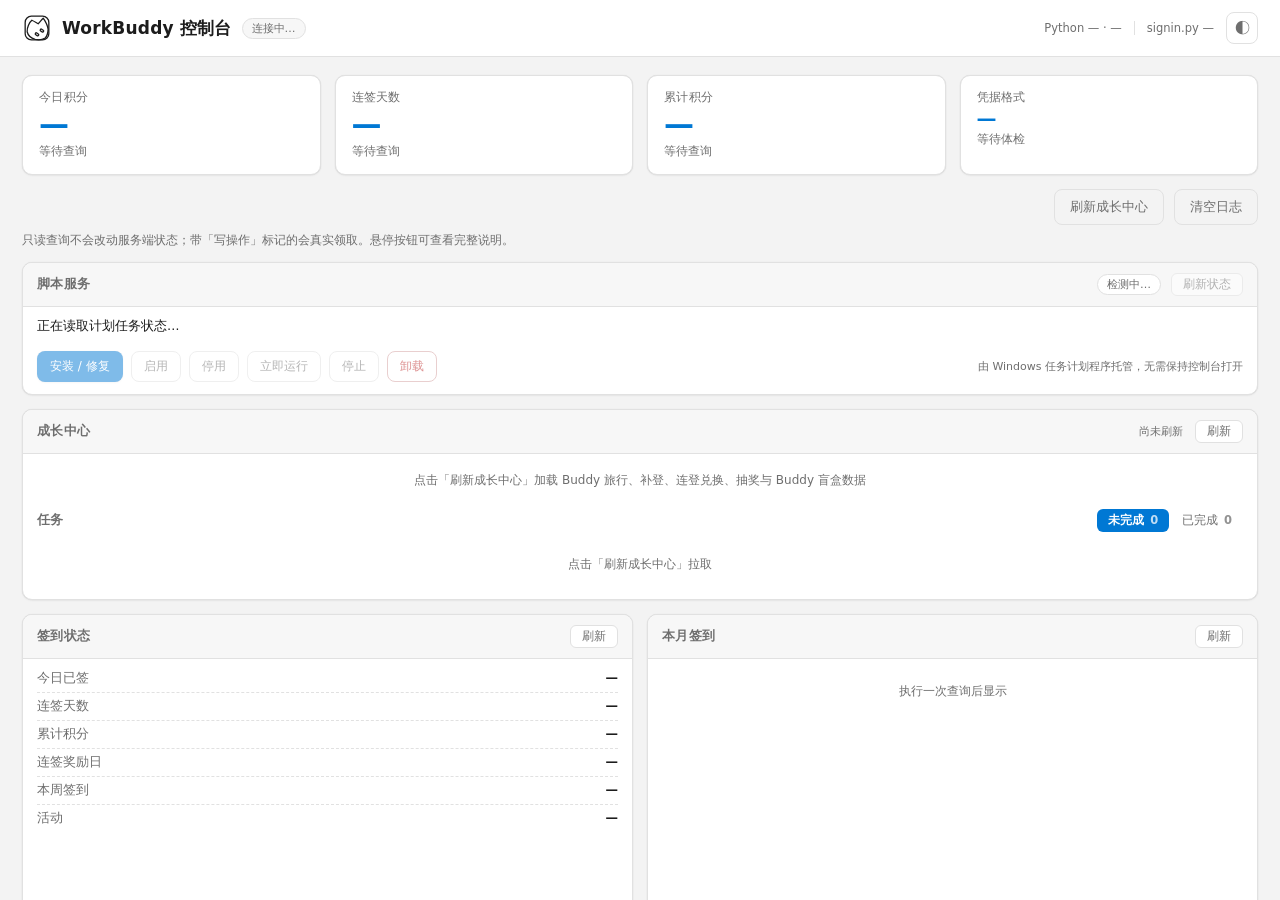
==== dashboard/webview/assets/index.html @ aa0fe06f "fix(dashboard): 启动首帧即跟随系统主题并新增三态主题菜单" ====
<!DOCTYPE html>
<html lang="zh-CN">
<head>
<meta charset="UTF-8">
<meta name="viewport" content="width=device-width, initial-scale=1.0">
<!-- 首屏主题必须在样式表之前确定：内联执行，不依赖 pywebview bridge。
     否则要等 bootstrap/system_theme 返回后才上色，深色桌面上会先闪白。 -->
<script>
(function () {
  var mode = 'system';
  try {
    var saved = localStorage.getItem('wbTheme');
    if (saved === 'light' || saved === 'dark' || saved === 'system') mode = saved;
  } catch (e) { /* localStorage 不可用时按跟随系统处理 */ }

  var dark = false;
  if (mode === 'system') {
    try {
      dark = window.matchMedia('(prefers-color-scheme: dark)').matches;
    } catch (e) { /* 不支持时按浅色处理 */ }
  } else {
    dark = mode === 'dark';
  }

  var root = document.documentElement;
  root.dataset.theme = dark ? 'dark' : 'light';
  root.dataset.themeMode = mode;
  root.style.colorScheme = dark ? 'dark' : 'light';
})();
</script>
<title>WorkBuddy 控制台</title>
<link rel="stylesheet" href="style.css">
</head>
<body>

<!-- WorkBuddy 标志 · 纯线条版。
     stroke 走 currentColor，所以只要给 .logo 设 color，亮/暗主题自动反色，
     不需要维护两份图标。几何与 make_icon.py / icon.svg 保持一致。 -->
<svg width="0" height="0" style="position:absolute" aria-hidden="true">
  <symbol id="wb-icon" viewBox="0 0 256 256">
    <g fill="none" stroke="currentColor" stroke-width="11"
       stroke-linecap="round" stroke-linejoin="round">
      <rect x="27" y="27" width="202" height="202" rx="53"/>
      <path d="M84 62 C102 70 120 82 138 92
               C154 76 168 56 181 44
               C202 74 219 110 223 140
               C221 178 210 202 198 214
               C176 228 140 232 112 226
               C80 216 52 194 44 160
               C42 122 62 80 84 62 Z"/>
      <rect x="154" y="141.5" width="32" height="17" rx="8.5"
            transform="rotate(34 170 150)"/>
      <rect x="112" y="173.5" width="32" height="17" rx="8.5"
            transform="rotate(34 128 182)"/>
    </g>
  </symbol>
</svg>

<header class="topbar">
  <div class="brand">
    <svg class="logo" viewBox="0 0 256 256" aria-hidden="true"><use href="#wb-icon"/></svg>
    <h1>WorkBuddy 控制台</h1>
    <span class="badge" id="badge">连接中…</span>
  </div>
  <div class="topbar-right">
    <span class="meta" id="env">Python — · —</span>
    <span class="meta sep" id="envSignin">signin.py —</span>
    <div class="theme-picker" id="themePicker">
      <button class="icon-btn" id="themeToggle" title="主题：跟随系统"
              aria-label="主题：跟随系统" aria-haspopup="menu"
              aria-expanded="false">◐</button>
      <div class="theme-menu" id="themeMenu" role="menu" hidden>
        <button class="theme-option" type="button" role="menuitemradio"
                data-theme-mode="system" aria-checked="true">
          <span class="theme-check" aria-hidden="true">✓</span>
          <span class="theme-name">跟随系统</span>
          <span class="theme-note" id="themeSystemState">当前浅色</span>
        </button>
        <button class="theme-option" type="button" role="menuitemradio"
                data-theme-mode="light" aria-checked="false">
          <span class="theme-check" aria-hidden="true">✓</span>
          <span class="theme-name">浅色</span>
        </button>
        <button class="theme-option" type="button" role="menuitemradio"
                data-theme-mode="dark" aria-checked="false">
          <span class="theme-check" aria-hidden="true">✓</span>
          <span class="theme-name">深色</span>
        </button>
      </div>
    </div>
  </div>
</header>

<main>
  <!-- ① 指标卡片 -->
  <section class="cards" id="cards">
    <article class="card">
      <span class="card-label">今日积分</span>
      <strong class="card-value" id="vCredit">—</strong>
      <span class="card-hint" id="hCredit">等待查询</span>
    </article>
    <article class="card">
      <span class="card-label">连签天数</span>
      <strong class="card-value" id="vStreak">—</strong>
      <span class="card-hint" id="hStreak">等待查询</span>
    </article>
    <article class="card">
      <span class="card-label">累计积分</span>
      <strong class="card-value" id="vTotal">—</strong>
      <span class="card-hint" id="hTotal">等待查询</span>
    </article>
    <article class="card">
      <span class="card-label">凭据格式</span>
      <strong class="card-value small" id="vCred">—</strong>
      <span class="card-hint" id="hCred">等待体检</span>
    </article>
  </section>

  <!-- ② 操作按钮 -->
  <section class="actions">
    <div class="act-group" id="actGroup"></div>
    <div class="spacer"></div>
    <button class="btn ghost" id="btnGrowth">刷新成长中心</button>
    <button class="btn ghost" id="btnClear">清空日志</button>
  </section>
  <p class="hint" id="actionHint">只读查询不会改动服务端状态；带「写操作」标记的会真实领取。悬停按钮可查看完整说明。</p>

  <!-- ③ 脚本服务（Windows 计划任务） -->
  <section class="pane pane-service">
    <div class="pane-head">
      <h2>脚本服务</h2>
      <div class="svc-head">
        <span class="svc-pill" id="svcState">检测中…</span>
        <button class="mini-btn" id="btnSvcRefresh" title="重新读取计划任务状态" disabled>刷新状态</button>
      </div>
    </div>
    <div class="service-body">
      <p class="svc-summary" id="svcSummary">正在读取计划任务状态…</p>
      <div class="svc-tasks" id="svcTasks"></div>
      <div class="svc-actions">
        <button class="btn primary" id="btnSvcInstall" title="注册或更新两个后台计划任务" disabled>安装 / 修复</button>
        <button class="btn ghost" id="btnSvcEnable" title="恢复计划任务按计划自动运行" disabled>启用</button>
        <button class="btn ghost" id="btnSvcDisable" title="保留任务，但暂停自动运行" disabled>停用</button>
        <button class="btn ghost" id="btnSvcRun" title="立即运行签到任务（含成长中心）" disabled>立即运行</button>
        <button class="btn ghost" id="btnSvcStop" title="结束正在运行的计划任务" disabled>停止</button>
        <button class="btn ghost danger" id="btnSvcUninstall" title="删除两个后台计划任务" disabled>卸载</button>
        <span class="svc-hint">由 Windows 任务计划程序托管，无需保持控制台打开</span>
      </div>
      <p class="svc-log" id="svcLog"></p>
    </div>
  </section>

  <!-- ④ 成长中心：概览 + 云端任务（独占一行） -->
  <section class="pane pane-tasks">
    <div class="pane-head">
      <h2>成长中心</h2>
      <div class="pane-tools">
        <span class="growth-updated" id="growthUpdated">尚未刷新</span>
        <button class="mini-btn" id="btnGrowthRefresh" title="重新拉取成长中心数据">刷新</button>
      </div>
    </div>
    <div class="growth-overview" id="growthOverview">
      <p class="empty">点击「刷新成长中心」加载 Buddy 旅行、补登、连登兑换、抽奖与 Buddy 盲盒数据</p>
    </div>
    <div class="growth-subhead">
      <h3>任务</h3>
      <div class="tabs" id="taskTabs">
        <button class="tab active" data-tab="todo">未完成 <b id="cntTodo">0</b></button>
        <button class="tab" data-tab="done">已完成 <b id="cntDone">0</b></button>
      </div>
    </div>
    <div class="tasklist" id="tasklist">
      <p class="empty">点击「刷新成长中心」拉取</p>
    </div>
  </section>

  <!-- ⑤ 签到状态 + 本月签到（同一行） -->
  <section class="row2">
    <div class="pane pane-cal">
      <div class="pane-head">
        <h2>签到状态</h2>
        <button class="mini-btn" id="btnStatusRefresh" title="重新查询签到状态">刷新</button>
      </div>
      <dl class="kv" id="kv">
        <div><dt>今日已签</dt><dd>—</dd></div>
        <div><dt>连签天数</dt><dd>—</dd></div>
        <div><dt>累计积分</dt><dd>—</dd></div>
        <div><dt>连签奖励日</dt><dd>—</dd></div>
        <div><dt>本周签到</dt><dd>—</dd></div>
        <div><dt>活动</dt><dd>—</dd></div>
      </dl>
    </div>

    <div class="pane pane-cal">
      <div class="pane-head">
        <h2>本月签到</h2>
        <button class="mini-btn" id="btnCalRefresh" title="重新查询本月签到记录">刷新</button>
      </div>
      <div class="cal" id="cal">
        <p class="empty">执行一次查询后显示</p>
      </div>
    </div>
  </section>

  <!-- ⑥ 运行日志（最后独占整行） -->
  <section class="pane pane-log">
    <div class="pane-head">
      <h2>运行日志</h2>
      <div class="log-tools">
        <label class="autoscroll">
          <input type="checkbox" id="autoScroll" checked>
          <span>自动滚动</span>
        </label>
        <button class="mini-btn" id="btnCopy" title="复制全部日志到剪贴板">复制</button>
      </div>
    </div>
    <div class="log" id="log"></div>
  </section>
</main>

<script src="app.js"></script>
</body>
</html>
---- dashboard/webview/assets/style.css ----
/* WorkBuddy 控制台 · Fluent 质感 · 跟随系统亮暗主题
 *
 * 字体族直接用系统 UI 字体（Segoe UI / 微软雅黑 / PingFang SC），
 * WebView2 原生按 UTF-8 渲染，不会出现 PyGui 那种乱码。
 */

:root {
  color-scheme: light dark;

  --accent: #0078d4;
  --accent-fg: #ffffff;

  --bg: #f3f3f3;
  --surface: #ffffff;
  --surface-2: #f7f7f7;
  --border: #e1e1e1;
  --text: #1c1c1c;
  --text-dim: #6e6e6e;

  --ok: #107c41;
  --warn: #a87400;
  --err: #be2828;

  --r-card: 10px;
  --r-btn: 8px;
  --shadow: 0 1px 2px rgba(0, 0, 0, .05), 0 0 1px rgba(0, 0, 0, .12);
}

html[data-theme="light"] {
  color-scheme: light;
}

html[data-theme="dark"] {
  color-scheme: dark;

  --bg: #202020;
  --surface: #2b2b2b;
  --surface-2: #383838;
  --border: #454545;
  --text: #f1f1f1;
  --text-dim: #a0a0a0;

  --ok: #5cc47e;
  --warn: #d6a84a;
  --err: #d65c5c;

  --shadow: 0 1px 2px rgba(0, 0, 0, .4);
}

* { box-sizing: border-box; }

html, body {
  margin: 0;
  height: 100%;
}

body {
  background: var(--bg);
  color: var(--text);
  font-family: "Segoe UI", "Microsoft YaHei UI", "Microsoft YaHei",
               "PingFang SC", "Hiragino Sans GB", system-ui, sans-serif;
  font-size: 14px;
  display: flex;
  flex-direction: column;
  overflow: hidden;
  -webkit-font-smoothing: antialiased;
}

/* ---------- 顶栏 ---------- */

.topbar {
  flex: 0 0 auto;
  position: relative;
  z-index: 20;
  display: flex;
  align-items: center;
  justify-content: space-between;
  gap: 16px;
  padding: 12px 22px;
  background: var(--surface);
  border-bottom: 1px solid var(--border);
}

.brand {
  display: flex;
  align-items: center;
  gap: 10px;
  min-width: 0;
}

.brand .dot {
  width: 10px;
  height: 10px;
  border-radius: 50%;
  background: var(--accent);
  flex: 0 0 auto;
}

/* WorkBuddy 线条标志：颜色取 --text，亮/暗主题下自动反色 */
.brand .logo {
  width: 30px;
  height: 30px;
  flex: 0 0 auto;
  color: var(--text);
  stroke-width: 11;
}

.brand h1 {
  margin: 0;
  font-size: 17px;
  font-weight: 600;
  letter-spacing: .2px;
}

.badge {
  font-size: 11px;
  padding: 2px 9px;
  border-radius: 20px;
  background: var(--surface-2);
  color: var(--text-dim);
  border: 1px solid var(--border);
  white-space: nowrap;
}

.badge.ok   { color: var(--ok);   border-color: color-mix(in srgb, var(--ok) 40%, transparent); }
.badge.err  { color: var(--err);  border-color: color-mix(in srgb, var(--err) 40%, transparent); }
.badge.busy { color: var(--warn); border-color: color-mix(in srgb, var(--warn) 40%, transparent); }

.topbar-right {
  display: flex;
  align-items: center;
  gap: 12px;
}

.meta {
  font-size: 11.5px;
  color: var(--text-dim);
  white-space: nowrap;
  overflow: hidden;
  text-overflow: ellipsis;
  max-width: 420px;
}

.meta.sep {
  padding-left: 12px;
  border-left: 1px solid var(--border);
  max-width: 200px;
}

.meta.bad { color: var(--err); }

.icon-btn {
  width: 32px;
  height: 32px;
  border-radius: var(--r-btn);
  border: 1px solid var(--border);
  background: transparent;
  color: var(--text-dim);
  font-family: "Segoe UI Symbol", "Segoe UI", sans-serif;
  font-size: 15px;
  cursor: pointer;
  transition: background .12s, color .12s;
}
.icon-btn:hover { background: var(--surface-2); color: var(--text); }

/* 主题选择：按钮 + 下拉菜单（跟随系统 / 浅色 / 深色） */
.theme-picker {
  position: relative;
  display: flex;
  flex: 0 0 auto;
}

.theme-menu {
  position: absolute;
  top: calc(100% + 6px);
  right: 0;
  min-width: 172px;
  padding: 4px;
  background: var(--surface);
  border: 1px solid var(--border);
  border-radius: var(--r-btn);
  box-shadow: var(--shadow);
  z-index: 100;
}

.theme-menu[hidden] { display: none; }

.theme-option {
  width: 100%;
  display: flex;
  align-items: center;
  gap: 6px;
  padding: 7px 9px;
  border: 0;
  border-radius: 6px;
  background: transparent;
  color: var(--text);
  font: inherit;
  font-size: 12.5px;
  text-align: left;
  white-space: nowrap;
  cursor: pointer;
}

.theme-option:hover,
.theme-option:focus-visible { background: var(--surface-2); }

.theme-check {
  width: 13px;
  flex: 0 0 auto;
  color: var(--accent);
  visibility: hidden;
}

.theme-option.active .theme-check { visibility: visible; }
.theme-option.active .theme-name { font-weight: 600; }

.theme-note {
  margin-left: auto;
  padding-left: 10px;
  color: var(--text-dim);
  font-size: 11px;
}

/* ---------- 主体 ---------- */

/* main 允许纵向滚动：窗口不够高时内容可滚动，
   而不是像 overflow:hidden 那样直接把下半部分裁掉（卡片看不见）。 */
main {
  flex: 1 1 auto;
  min-height: 0;
  display: flex;
  flex-direction: column;
  gap: 14px;
  padding: 18px 22px 20px;
  overflow-y: auto;
  overflow-x: hidden;
}

/* ---------- 指标卡片 ---------- */

.cards {
  flex: 0 0 auto;
  display: grid;
  grid-template-columns: repeat(4, minmax(0, 1fr));
  gap: 14px;
}

.card {
  background: var(--surface);
  border: 1px solid var(--border);
  border-radius: var(--r-card);
  box-shadow: var(--shadow);
  padding: 14px 16px 15px;
  display: flex;
  flex-direction: column;
  gap: 2px;
  min-width: 0;
}

.card-label {
  font-size: 11.5px;
  color: var(--text-dim);
  letter-spacing: .3px;
}

.card-value {
  font-size: 30px;
  font-weight: 650;
  line-height: 1.15;
  color: var(--accent);
  font-variant-numeric: tabular-nums;
  overflow: hidden;
  text-overflow: ellipsis;
  white-space: nowrap;
}

.card-value.small {
  font-size: 20px;
}

.card-hint {
  font-size: 11.5px;
  color: var(--text-dim);
  overflow: hidden;
  text-overflow: ellipsis;
  white-space: nowrap;
}

/* ---------- 操作条 ---------- */

.actions {
  flex: 0 0 auto;
  display: flex;
  align-items: center;
  gap: 10px;
}

.actions .spacer { flex: 1 1 auto; }

.act-group {
  display: flex;
  align-items: center;
  gap: 8px;
  flex-wrap: wrap;
}

.act-sep {
  font-size: 11px;
  color: var(--text-dim);
  padding: 0 4px 0 8px;
  border-left: 1px solid var(--border);
  margin-left: 2px;
  line-height: 20px;
}

.hint {
  flex: 0 0 auto;
  margin: -6px 0 0;
  font-size: 11.5px;
  color: var(--text-dim);
}

/* 悬停/聚焦命令按钮时，提示行换成该按钮的完整描述：调亮到正文色，以示切换 */
.hint.show { color: var(--text); }

/* ---------- 脚本服务 ---------- */

/* 与云端任务一样固定高度：主区是滚动容器，不能让它被压扁 */
.pane-service { flex: 0 0 auto; }

.svc-head {
  display: flex;
  align-items: center;
  gap: 10px;
}

.svc-pill {
  font-size: 11px;
  padding: 2px 9px;
  border-radius: 20px;
  background: var(--surface);
  color: var(--text-dim);
  border: 1px solid var(--border);
  white-space: nowrap;
}
.svc-pill.ok {
  color: var(--ok);
  border-color: color-mix(in srgb, var(--ok) 40%, transparent);
}
.svc-pill.warn {
  color: var(--warn);
  border-color: color-mix(in srgb, var(--warn) 40%, transparent);
}
.svc-pill.err {
  color: var(--err);
  border-color: color-mix(in srgb, var(--err) 40%, transparent);
}
.svc-pill.busy {
  color: var(--warn);
  border-color: color-mix(in srgb, var(--warn) 40%, transparent);
  animation: pulse 1.1s ease-in-out infinite;
}

.service-body {
  padding: 10px 14px 12px;
  display: flex;
  flex-direction: column;
  gap: 8px;
}

.svc-summary {
  margin: 0;
  font-size: 12.5px;
  color: var(--text);
  line-height: 1.5;
}

.svc-tasks {
  display: grid;
  grid-template-columns: repeat(auto-fit, minmax(280px, 1fr));
  gap: 8px;
}

.svc-task {
  padding: 9px 11px;
  border-radius: 8px;
  background: var(--surface-2);
  border: 1px solid transparent;
  min-width: 0;
}
.svc-task:hover { border-color: var(--border); }

.svc-task-top {
  display: flex;
  align-items: center;
  justify-content: space-between;
  gap: 10px;
}

.svc-name {
  font-family: "Cascadia Mono", Consolas, monospace;
  font-size: 12px;
  font-weight: 600;
  overflow: hidden;
  text-overflow: ellipsis;
  white-space: nowrap;
}

.svc-line {
  margin: 4px 0 0;
  font-size: 11.5px;
  color: var(--text-dim);
  line-height: 1.5;
  overflow: hidden;
  text-overflow: ellipsis;
  white-space: nowrap;
}

.svc-actions {
  display: flex;
  flex-wrap: wrap;
  align-items: center;
  gap: 8px;
}
.svc-actions .btn {
  padding: 6px 12px;
  font-size: 12px;
}

.svc-hint {
  margin-left: auto;
  font-size: 11px;
  color: var(--text-dim);
}

.svc-log {
  margin: 0;
  padding-top: 7px;
  border-top: 1px dashed var(--border);
  font-size: 11.5px;
  color: var(--text-dim);
  line-height: 1.5;
  overflow: hidden;
  text-overflow: ellipsis;
  white-space: nowrap;
}
.svc-log:empty { display: none; }

/* ---------- 成长中心任务 ---------- */

.tabs {
  display: flex;
  gap: 2px;
}

.tab {
  border: 1px solid transparent;
  background: transparent;
  color: var(--text-dim);
  font-family: inherit;
  font-size: 11.5px;
  padding: 3px 10px;
  border-radius: 6px;
  cursor: pointer;
  transition: background .12s, color .12s;
}
.tab:hover { background: var(--surface); color: var(--text); }
.tab.active {
  background: var(--accent);
  color: var(--accent-fg);
  font-weight: 600;
}
.tab b { font-variant-numeric: tabular-nums; opacity: .75; margin-left: 2px; }

.tasklist {
  padding: 10px 12px 12px;
  /* 云端任务始终完整展开：不设 max-height、无列表内滚动，
     放不下时交给 main（整页）滚动。 */
  display: grid;
  grid-template-columns: repeat(auto-fill, minmax(260px, 1fr));
  gap: 8px;
  align-content: start;
}
.tasklist .empty {
  grid-column: 1 / -1;
  margin: 14px 0;
  font-size: 12px;
  color: var(--text-dim);
  text-align: center;
}

.task {
  padding: 9px 10px;
  border-radius: 8px;
  border: 1px solid transparent;
  background: var(--surface-2);
  min-width: 0;
}
.task:hover { border-color: var(--border); }

.task-top {
  display: flex;
  align-items: baseline;
  justify-content: space-between;
  gap: 10px;
}

.task-title {
  font-size: 13px;
  font-weight: 600;
  color: var(--text);
  display: flex;
  align-items: center;
  gap: 6px;
  min-width: 0;
}
.task-title span { overflow: hidden; text-overflow: ellipsis; white-space: nowrap; }

.task-reward {
  flex: 0 0 auto;
  font-size: 11px;
  color: var(--warn);
  white-space: nowrap;
  font-variant-numeric: tabular-nums;
}

.task-desc {
  margin: 4px 0 0;
  font-size: 11.5px;
  color: var(--text-dim);
  line-height: 1.5;
  display: -webkit-box;
  -webkit-line-clamp: 2;
  -webkit-box-orient: vertical;
  overflow: hidden;
}

/* 进度条 */
.bar {
  margin-top: 7px;
  height: 6px;
  border-radius: 3px;
  background: var(--border);
  overflow: hidden;
}
.bar i {
  display: block;
  height: 100%;
  border-radius: 3px;
  background: var(--accent);
  transition: width .25s;
}
.bar.full i { background: var(--ok); }

.bar-label {
  margin-top: 4px;
  font-size: 10.5px;
  color: var(--text-dim);
  display: flex;
  justify-content: space-between;
  font-variant-numeric: tabular-nums;
}

.tag {
  font-size: 10px;
  padding: 1px 6px;
  border-radius: 4px;
  font-weight: 600;
  flex: 0 0 auto;
}
.tag.new { background: var(--accent); color: var(--accent-fg); }
.tag.buddy { background: color-mix(in srgb, var(--accent) 20%, transparent);
             color: var(--accent); }
.tag.claimed { background: color-mix(in srgb, var(--ok) 18%, transparent);
               color: var(--ok); }
.tag.locked { background: var(--border); color: var(--text-dim); }

.task.done { opacity: .72; }
.task.done .task-title { color: var(--text-dim); }

/* ---------- 成长中心结果 ---------- */

@keyframes pulse {
  0%, 100% { filter: brightness(1); }
  50%      { filter: brightness(.92); }
}

/* 注意优先级：.btn:hover:not(:disabled) 是 (0,3,0)，高于 .btn.primary 的 (0,2,0)。
   所以每种按钮的 hover 都必须自己显式写 background，否则 hover 时
   通用规则会把强调色盖成 --surface-2（近白），按钮就"变成白的"了。 */
.btn {
  border: 1px solid var(--border);
  background: var(--surface);
  color: var(--text);
  border-radius: var(--r-btn);
  padding: 8px 15px;
  font-size: 13px;
  font-family: inherit;
  cursor: pointer;
  box-shadow: var(--shadow);
  transition: background .12s, border-color .12s, opacity .12s;
}

.btn:hover:not(:disabled) { background: var(--surface-2); }
.btn:active:not(:disabled) { transform: translateY(1px); }
.btn:disabled { opacity: .5; cursor: default; }

.btn code {
  font-family: "Cascadia Mono", Consolas, monospace;
  font-size: 11.5px;
  color: var(--text-dim);
  margin-left: 4px;
}

.btn.primary {
  background: var(--accent);
  border-color: transparent;
  color: var(--accent-fg);
}
.btn.primary code { color: color-mix(in srgb, var(--accent-fg) 80%, transparent); }
.btn.primary:hover:not(:disabled) {
  /* 变暗而不是变亮：混一点黑进强调色，保持"按下"的方向感 */
  background: color-mix(in srgb, var(--accent) 86%, #000);
}
.btn.primary:active:not(:disabled) {
  background: color-mix(in srgb, var(--accent) 76%, #000);
}

/* 写操作：与只读查询区分开，左侧一道实心强调色 */
.btn.act {
  background: var(--surface);
  border-color: color-mix(in srgb, var(--accent) 45%, var(--border));
  border-left: 3px solid var(--accent);
  color: var(--text);
}
.btn.act:hover:not(:disabled) {
  background: color-mix(in srgb, var(--accent) 10%, var(--surface));
  border-color: color-mix(in srgb, var(--accent) 60%, var(--border));
}
.btn.act:active:not(:disabled) {
  background: color-mix(in srgb, var(--accent) 18%, var(--surface));
}

/* 等待二次确认 */
.btn.confirm {
  background: var(--warn);
  border-color: transparent;
  color: #1c1c1c;
  animation: pulse 1.1s ease-in-out infinite;
}
.btn.confirm:hover:not(:disabled) { background: var(--warn); }

@keyframes pulse {
  0%, 100% { filter: brightness(1); }
  50%      { filter: brightness(.92); }
}

.btn.ghost {
  background: transparent;
  box-shadow: none;
  color: var(--text-dim);
}
.btn.ghost:hover:not(:disabled) {
  color: var(--text);
  background: var(--surface-2);
}

/* 卸载等破坏性操作：保留 ghost 的轻量感，但用错误色标出 */
.btn.danger {
  color: var(--err);
  border-color: color-mix(in srgb, var(--err) 35%, var(--border));
}
.btn.danger:hover:not(:disabled) {
  color: var(--err);
  background: color-mix(in srgb, var(--err) 10%, var(--surface));
}

.readonly-note {
  font-size: 11.5px;
  color: var(--text-dim);
}

/* ---------- 面板 ---------- */

/* ---------- 面板 ---------- */

.pane {
  background: var(--surface);
  border: 1px solid var(--border);
  border-radius: var(--r-card);
  box-shadow: var(--shadow);
  display: flex;
  flex-direction: column;
  min-height: 0;
  overflow: hidden;
}

/* 签到状态 + 本月签到 同行两列，各自撑满高度 */
.row2 {
  flex: 0 0 auto;
  display: grid;
  grid-template-columns: minmax(0, 1fr) minmax(0, 1fr);
  gap: 14px;
}

.pane-cal { height: 300px; max-height: 300px; }

.pane-cal .kv {
  flex: 1 1 auto;
  min-height: 0;
  overflow-y: auto;
}

/* 日历不滚动：日期格按卡片剩余高度等比缩放，页脚固定在卡片底部 */
.pane-cal .cal {
  flex: 1 1 auto;
  min-height: 0;
  overflow: hidden;
  display: flex;
  flex-direction: column;
}

/* 成长中心：独占整行，概览卡 + 任务卡始终完整展开 */
/* flex:0 0 auto 必须保留：窗口不够高时主区是滚动容器，
   若沿用默认的 0 1 auto，这一栏会先被压扁到 1px（曾整栏"消失"）。 */
.pane-tasks {
  flex: 0 0 auto;
}

.growth-overview {
  flex: 0 0 auto;
  display: grid;
  grid-template-columns: repeat(auto-fit, minmax(170px, 1fr));
  gap: 8px;
  padding: 10px 12px 4px;
}

.growth-overview .empty {
  grid-column: 1 / -1;
  margin: 8px 0;
  font-size: 12px;
  color: var(--text-dim);
  text-align: center;
}

.growth-errors {
  grid-column: 1 / -1;
  margin: 0;
  font-size: 11.5px;
  color: var(--warn);
  line-height: 1.5;
}

.growth-card {
  padding: 9px 10px;
  border-radius: 8px;
  border: 1px solid var(--border);
  background: var(--surface-2);
  min-width: 0;
}

.growth-card-head {
  display: flex;
  align-items: center;
  justify-content: space-between;
  gap: 8px;
}

.growth-card-label {
  font-size: 11.5px;
  font-weight: 600;
  color: var(--text-dim);
}

.growth-card-value {
  margin-top: 3px;
  font-size: 18px;
  font-weight: 700;
  line-height: 1.25;
  color: var(--text);
  font-variant-numeric: tabular-nums;
}

.growth-card-lines {
  display: flex;
  flex-direction: column;
  gap: 3px;
  margin-top: 3px;
}

.growth-card-line {
  margin: 0;
  font-size: 11.5px;
  color: var(--text-dim);
  line-height: 1.45;
  overflow-wrap: anywhere;
}
.growth-card-line.warn { color: var(--warn); }

.growth-card .bar { margin-top: 6px; }
.growth-card .bar-label { font-size: 10px; }

.growth-subhead {
  display: flex;
  align-items: center;
  justify-content: space-between;
  padding: 8px 14px 0;
}

.growth-subhead h3 {
  margin: 0;
  font-size: 12.5px;
  font-weight: 600;
  color: var(--text-dim);
  letter-spacing: .3px;
}

.growth-updated {
  font-size: 11px;
  color: var(--text-dim);
  white-space: nowrap;
}

/* 运行日志：最后独占整行，并保证最小可用高度 */
.pane-log {
  flex: 1 1 auto;
  min-height: 260px;
}

.pane-head {
  flex: 0 0 auto;
  display: flex;
  align-items: center;
  justify-content: space-between;
  padding: 10px 14px;
  border-bottom: 1px solid var(--border);
  background: var(--surface-2);
}

.pane-head h2 {
  margin: 0;
  font-size: 12.5px;
  font-weight: 600;
  color: var(--text-dim);
  letter-spacing: .3px;
}

.pane-tools {
  display: flex;
  align-items: center;
  gap: 12px;
  min-width: 0;
}

.log-tools {
  display: flex;
  align-items: center;
  gap: 14px;
}

.autoscroll {
  display: flex;
  align-items: center;
  gap: 5px;
  font-size: 11.5px;
  color: var(--text-dim);
  cursor: pointer;
  user-select: none;
}
.autoscroll input { margin: 0; accent-color: var(--accent); }

.mini-btn {
  border: 1px solid var(--border);
  background: var(--surface);
  color: var(--text-dim);
  border-radius: 6px;
  padding: 3px 11px;
  font-size: 11.5px;
  font-family: inherit;
  cursor: pointer;
  transition: background .12s, color .12s;
}
.mini-btn:hover:not(:disabled) {
  background: var(--accent);
  color: var(--accent-fg);
  border-color: transparent;
}
.mini-btn:disabled { opacity: .5; cursor: default; }
.mini-btn.done { color: var(--ok); border-color: color-mix(in srgb, var(--ok) 45%, transparent); }

/* ---------- 日志 ---------- */

.log {
  flex: 1 1 auto;
  min-height: 0;
  overflow-y: auto;
  padding: 10px 14px;
  font-family: "Cascadia Mono", Consolas, "Courier New", monospace;
  font-size: 12.5px;
  line-height: 1.7;
  white-space: pre-wrap;
  word-break: break-all;
}

.log .line {
  color: var(--text);
  display: flex;
  gap: 8px;
}

.log .line .ico {
  flex: 0 0 auto;
  width: 14px;
  text-align: center;
  opacity: .95;
}

.log .line .txt { flex: 1 1 auto; min-width: 0; }

/* 类型配色 */
.log .t-cmd   .ico { color: var(--accent); }
.log .t-cmd   .txt { color: var(--accent); font-weight: 600; }
.log .t-ok    .ico,
.log .t-ok    .txt { color: var(--ok); }
.log .t-warn  .ico,
.log .t-warn  .txt { color: var(--warn); }
.log .t-err   .ico,
.log .t-err   .txt { color: var(--err); }
.log .t-meta  .ico { color: var(--text-dim); }
.log .t-meta  .txt { color: var(--text-dim); }
.log .t-info  .ico { color: var(--accent); }
.log .t-field .txt { color: var(--text-dim); }

/* 字段名/值分色，让摘要一眼可读 */
.log .k { color: var(--accent); opacity: .75; }
.log .v { color: var(--text); }
.log .v.num { color: var(--ok); font-weight: 600; }
.log .v.bool-yes { color: var(--ok); }
.log .v.bool-no  { color: var(--text-dim); }

/* ---------- 侧栏 ---------- */

.kv {
  margin: 0;
  padding: 6px 14px 10px;
  overflow-y: auto;
}

.kv > div {
  display: flex;
  justify-content: space-between;
  gap: 12px;
  padding: 5px 0;
  border-bottom: 1px dashed var(--border);
  font-size: 12.5px;
}
.kv > div:last-child { border-bottom: 0; }

.kv dt { color: var(--text-dim); flex: 0 0 auto; }
.kv dd {
  margin: 0;
  text-align: right;
  font-weight: 550;
  overflow: hidden;
  text-overflow: ellipsis;
  white-space: nowrap;
  min-width: 0;
}

/* ---------- 本月签到日历 ---------- */

.cal {
  padding: 12px 14px 14px;
}

.cal .empty {
  margin: 12px 0;
  font-size: 12px;
  color: var(--text-dim);
  text-align: center;
}

.cal-head {
  flex: 0 0 auto;
  display: grid;
  grid-template-columns: repeat(7, 1fr);
  gap: 4px;
  margin-bottom: 6px;
}
.cal-head span {
  text-align: center;
  font-size: 10.5px;
  color: var(--text-dim);
}

.cal-grid {
  flex: 1 1 auto;
  min-height: 0;
  display: grid;
  grid-template-columns: repeat(7, minmax(0, 1fr));
  /* 行数由 renderCalendar 按月写入，避免空格子占行高 */
  grid-template-rows: repeat(var(--cal-rows, 6), minmax(0, 1fr));
  gap: 4px;
}

/* 方块高度跟随行高，宽度再按 1:1 反推；容器变高/变矮都能自适应。
   max-width 兜底窗口极窄时方块溢出列宽。 */
.cal-grid i,
.cal-day {
  align-self: center;
  justify-self: center;
  height: 100%;
  width: auto;
  max-width: 100%;
  aspect-ratio: 1;
}

.cal-grid i {            /* 占位，保持列对齐 */
  display: block;
}

.cal-day {
  display: flex;
  align-items: center;
  justify-content: center;
  border-radius: 6px;
  font-size: 11.5px;
  font-variant-numeric: tabular-nums;
  background: var(--surface-2);
  color: var(--text-dim);
  border: 1px solid transparent;
}

.cal-day.on {
  background: var(--accent);
  color: var(--accent-fg);
  font-weight: 600;
}

/* 今天：描边高亮，和已签到区分开 */
.cal-day.today {
  border-color: var(--accent);
  color: var(--text);
  font-weight: 700;
}
.cal-day.today.on {
  background: var(--accent);
  color: var(--accent-fg);
}

.cal-day.future {
  opacity: .45;
}

.cal-foot {
  flex: 0 0 auto;
  margin-top: 10px;
  display: flex;
  align-items: center;
  gap: 10px;
  font-size: 11.5px;
  color: var(--text-dim);
  flex-wrap: wrap;
}

.cal-legend {
  display: inline-flex;
  align-items: center;
  gap: 5px;
}
.cal-legend b {
  width: 9px; height: 9px; border-radius: 3px;
  display: inline-block;
}
.cal-legend b.on { background: var(--accent); }
.cal-legend b.today { border: 1px solid var(--accent); }

/* 本周进度：一周 7 个圆点 */
.weekdots { display: inline-flex; gap: 4px; margin-left: auto; }
.weekdots b {
  width: 7px; height: 7px; border-radius: 50%;
  background: var(--border); display: inline-block;
}
.weekdots b.on { background: var(--accent); }

/* ---------- 滚动条 ---------- */

::-webkit-scrollbar { width: 10px; height: 10px; }
::-webkit-scrollbar-track { background: transparent; }
::-webkit-scrollbar-thumb {
  background: var(--border);
  border-radius: 5px;
  border: 2px solid transparent;
  background-clip: content-box;
}
::-webkit-scrollbar-thumb:hover { background: var(--text-dim); background-clip: content-box; }
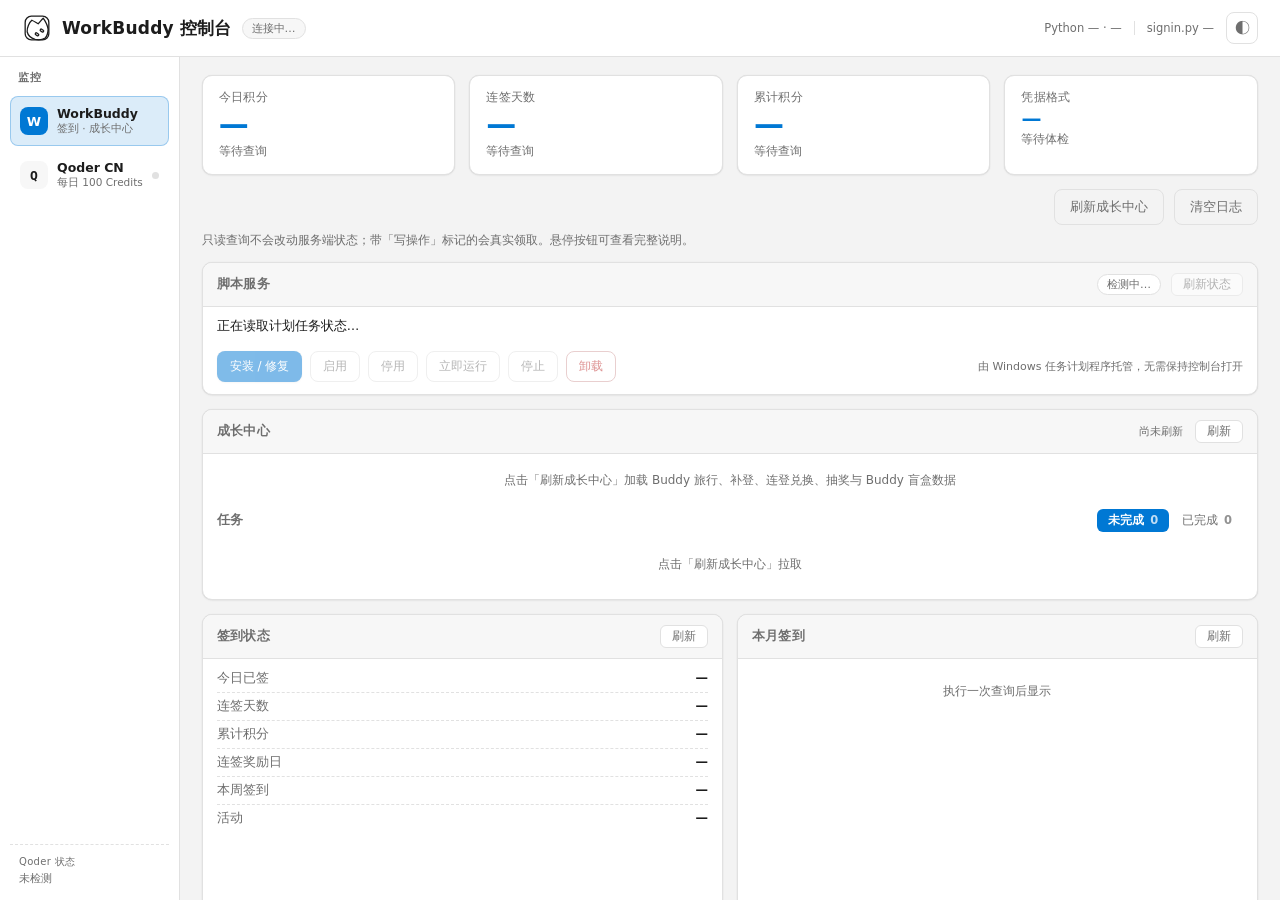
==== commit b7c32b42: "Add Qoder CN monitoring page to dashboard Reuse the dashboard sidebar for WorkBuddy and Qoder pages." ====
--- a/dashboard/webview/assets/index.html
+++ b/dashboard/webview/assets/index.html
@@ -91,7 +91,32 @@
   </div>
 </header>
 
-<main>
+<div class="shell">
+  <!-- 侧边栏：在 WorkBuddy 与 Qoder CN 两个监控页之间切换 -->
+  <aside class="sidebar" aria-label="监控页面切换">
+    <div class="side-title">监控</div>
+    <button class="side-tab active" type="button" data-page="workbuddy">
+      <span class="side-badge">W</span>
+      <span class="side-text">
+        <b>WorkBuddy</b>
+        <small>签到 · 成长中心</small>
+      </span>
+    </button>
+    <button class="side-tab" type="button" data-page="qoder" id="sideQoder">
+      <span class="side-badge q">Q</span>
+      <span class="side-text">
+        <b>Qoder CN</b>
+        <small>每日 100 Credits</small>
+      </span>
+      <span class="side-dot" id="qoderDot"></span>
+    </button>
+    <div class="side-foot">
+      <span class="side-foot-label">Qoder 状态</span>
+      <span class="side-foot-value" id="qoderSideHint">未检测</span>
+    </div>
+  </aside>
+
+  <main class="page active" id="page-workbuddy">
   <!-- ① 指标卡片 -->
   <section class="cards" id="cards">
     <article class="card">
@@ -216,7 +241,102 @@
     </div>
     <div class="log" id="log"></div>
   </section>
-</main>
+  </main>
+
+  <!-- Qoder CN 监控页 -->
+  <main class="page" id="page-qoder" hidden>
+    <section class="cards">
+      <article class="card">
+        <span class="card-label">可领取 Credits</span>
+        <strong class="card-value" id="qCredits">—</strong>
+        <span class="card-hint" id="qCreditsHint">等待查询</span>
+      </article>
+      <article class="card">
+        <span class="card-label">本周期状态</span>
+        <strong class="card-value small" id="qState">—</strong>
+        <span class="card-hint" id="qStateHint">等待查询</span>
+      </article>
+      <article class="card">
+        <span class="card-label">登录态</span>
+        <strong class="card-value small" id="qToken">—</strong>
+        <span class="card-hint" id="qTokenHint">等待体检</span>
+      </article>
+      <article class="card">
+        <span class="card-label">计划任务</span>
+        <strong class="card-value small" id="qTask">—</strong>
+        <span class="card-hint" id="qTaskHint">未检测</span>
+      </article>
+    </section>
+
+    <section class="actions">
+      <button class="btn primary" id="btnQoderRefresh" title="查询 Qoder 活动、登录态与日志">刷新监控</button>
+      <div class="spacer"></div>
+      <button class="btn act" id="btnQoderClaim" title="真实调用领取接口；接口幂等，已领过不会重复发">领取今日 Credits</button>
+    </section>
+    <p class="hint" id="qoderHint">只读刷新不会改动服务端状态；领取按钮会真实调用 Qoder 接口。</p>
+
+    <section class="pane pane-service">
+      <div class="pane-head">
+        <h2>Qoder 计划任务</h2>
+        <div class="svc-head">
+          <span class="svc-pill" id="qsvcState">检测中…</span>
+          <button class="mini-btn" id="btnQSvcRefresh" title="重新读取 QoderDailyCredits 状态" disabled>刷新状态</button>
+        </div>
+      </div>
+      <div class="service-body">
+        <p class="svc-summary" id="qsvcSummary">正在读取 Qoder 计划任务状态…</p>
+        <div class="svc-tasks" id="qsvcTasks"></div>
+        <div class="svc-actions">
+          <button class="btn primary" id="btnQSvcInstall" title="注册或更新 QoderDailyCredits 计划任务" disabled>安装 / 修复</button>
+          <button class="btn ghost" id="btnQSvcEnable" title="恢复按计划自动运行" disabled>启用</button>
+          <button class="btn ghost" id="btnQSvcDisable" title="保留任务但暂停自动运行" disabled>停用</button>
+          <button class="btn ghost" id="btnQSvcRun" title="立即运行一次 Qoder 领取" disabled>立即运行</button>
+          <button class="btn ghost" id="btnQSvcStop" title="结束正在运行的 Qoder 任务" disabled>停止</button>
+          <button class="btn ghost danger" id="btnQSvcUninstall" title="删除 QoderDailyCredits 任务" disabled>卸载</button>
+          <span class="svc-hint">独立于 WorkBuddy 的两个任务</span>
+        </div>
+        <p class="svc-log" id="qsvcLog"></p>
+      </div>
+    </section>
+
+    <section class="row2 qoder-row">
+      <div class="pane pane-qoder-campaigns">
+        <div class="pane-head">
+          <h2>活动与领取状态</h2>
+          <span class="growth-updated" id="qCampaignsAt">尚未刷新</span>
+        </div>
+        <div class="qcamp-list" id="qCampaigns">
+          <p class="empty">打开此页或点击「刷新监控」后显示 Qoder 活动列表</p>
+        </div>
+      </div>
+
+      <div class="pane pane-cal qoder-detail">
+        <div class="pane-head">
+          <h2>登录态与设备</h2>
+        </div>
+        <dl class="kv" id="qKv">
+          <div><dt>账号目录</dt><dd>—</dd></div>
+          <div><dt>令牌来源</dt><dd>—</dd></div>
+          <div><dt>令牌到期</dt><dd>—</dd></div>
+          <div><dt>设备标识</dt><dd>—</dd></div>
+          <div><dt>设备组件</dt><dd>—</dd></div>
+          <div><dt>最近检测</dt><dd>—</dd></div>
+        </dl>
+      </div>
+    </section>
+
+    <section class="pane pane-log qoder-log-pane">
+      <div class="pane-head">
+        <h2>Qoder 日志</h2>
+        <div class="log-tools">
+          <span class="growth-updated" id="qoderLogAt">尚无日志</span>
+          <button class="mini-btn" id="btnQoderLogClear" title="清空当前显示，不删除日志文件">清空显示</button>
+        </div>
+      </div>
+      <div class="log" id="qoderLog"></div>
+    </section>
+  </main>
+</div>
 
 <script src="app.js"></script>
 </body>
--- a/dashboard/webview/assets/style.css
+++ b/dashboard/webview/assets/style.css
@@ -222,6 +222,134 @@
   font-size: 11px;
 }
 
+/* ---------- 侧边栏 + 页面 ---------- */
+
+.shell {
+  flex: 1 1 auto;
+  min-height: 0;
+  display: flex;
+}
+
+.sidebar {
+  flex: 0 0 176px;
+  display: flex;
+  flex-direction: column;
+  gap: 4px;
+  padding: 14px 10px 12px;
+  background: var(--surface);
+  border-right: 1px solid var(--border);
+  min-height: 0;
+}
+
+.side-title {
+  padding: 0 8px 7px;
+  font-size: 10.5px;
+  font-weight: 600;
+  letter-spacing: .8px;
+  text-transform: uppercase;
+  color: var(--text-dim);
+}
+
+.side-tab {
+  display: flex;
+  align-items: center;
+  gap: 9px;
+  width: 100%;
+  padding: 9px 9px;
+  border: 1px solid transparent;
+  border-radius: 8px;
+  background: transparent;
+  color: var(--text);
+  font: inherit;
+  text-align: left;
+  cursor: pointer;
+  transition: background .12s, border-color .12s;
+}
+
+.side-tab:hover { background: var(--surface-2); }
+
+.side-tab.active {
+  background: color-mix(in srgb, var(--accent) 14%, transparent);
+  border-color: color-mix(in srgb, var(--accent) 30%, transparent);
+}
+
+.side-badge {
+  width: 28px;
+  height: 28px;
+  flex: 0 0 auto;
+  display: flex;
+  align-items: center;
+  justify-content: center;
+  border-radius: 8px;
+  background: var(--surface-2);
+  color: var(--text);
+  font-size: 13px;
+  font-weight: 700;
+}
+.side-tab.active .side-badge {
+  background: var(--accent);
+  color: var(--accent-fg);
+}
+.side-badge.q { font-family: "Cascadia Mono", Consolas, monospace; }
+
+.side-text {
+  display: flex;
+  flex-direction: column;
+  gap: 1px;
+  min-width: 0;
+}
+.side-text b {
+  font-size: 12.5px;
+  font-weight: 600;
+  overflow: hidden;
+  text-overflow: ellipsis;
+  white-space: nowrap;
+}
+.side-text small {
+  font-size: 10.5px;
+  color: var(--text-dim);
+  overflow: hidden;
+  text-overflow: ellipsis;
+  white-space: nowrap;
+}
+
+.side-dot {
+  width: 7px;
+  height: 7px;
+  flex: 0 0 auto;
+  margin-left: auto;
+  border-radius: 50%;
+  background: var(--border);
+}
+.side-dot.ok { background: var(--ok); }
+.side-dot.warn { background: var(--warn); }
+.side-dot.err { background: var(--err); }
+.side-dot.busy { background: var(--warn); animation: pulse 1.1s ease-in-out infinite; }
+
+.side-foot {
+  margin-top: auto;
+  padding: 10px 9px 2px;
+  border-top: 1px dashed var(--border);
+  display: flex;
+  flex-direction: column;
+  gap: 2px;
+  min-width: 0;
+}
+.side-foot-label {
+  font-size: 10px;
+  color: var(--text-dim);
+  letter-spacing: .3px;
+}
+.side-foot-value {
+  font-size: 11px;
+  color: var(--text-dim);
+  overflow: hidden;
+  text-overflow: ellipsis;
+  white-space: nowrap;
+}
+
+.page[hidden] { display: none; }
+
 /* ---------- 主体 ---------- */
 
 /* main 允许纵向滚动：窗口不够高时内容可滚动，
@@ -446,6 +574,76 @@
   white-space: nowrap;
 }
 .svc-log:empty { display: none; }
+
+/* ---------- Qoder 监控 ---------- */
+
+.qoder-row {
+  grid-template-columns: minmax(0, 1.2fr) minmax(0, .8fr);
+}
+
+.pane-qoder-campaigns { height: 320px; max-height: 320px; }
+
+.qcamp-list {
+  flex: 1 1 auto;
+  min-height: 0;
+  overflow-y: auto;
+  padding: 9px 12px 12px;
+  display: flex;
+  flex-direction: column;
+  gap: 8px;
+}
+
+.qcamp-list .empty {
+  margin: 16px 0;
+  font-size: 12px;
+  color: var(--text-dim);
+  text-align: center;
+}
+
+.qcamp {
+  padding: 9px 10px;
+  border-radius: 8px;
+  background: var(--surface-2);
+  border: 1px solid transparent;
+  min-width: 0;
+}
+.qcamp:hover { border-color: var(--border); }
+.qcamp.claimed { opacity: .78; }
+
+.qcamp-top {
+  display: flex;
+  align-items: center;
+  justify-content: space-between;
+  gap: 10px;
+}
+
+.qcamp-key {
+  font-family: "Cascadia Mono", Consolas, monospace;
+  font-size: 12px;
+  font-weight: 600;
+  overflow: hidden;
+  text-overflow: ellipsis;
+  white-space: nowrap;
+}
+
+.qcamp-reward {
+  flex: 0 0 auto;
+  font-size: 12px;
+  font-weight: 600;
+  color: var(--warn);
+  font-variant-numeric: tabular-nums;
+}
+
+.qcamp-meta {
+  margin: 4px 0 0;
+  font-size: 11.5px;
+  color: var(--text-dim);
+  line-height: 1.5;
+}
+
+.qoder-detail { height: 320px; max-height: 320px; }
+
+.qoder-log-pane { min-height: 200px; max-height: 280px; }
 
 /* ---------- 成长中心任务 ---------- */
 
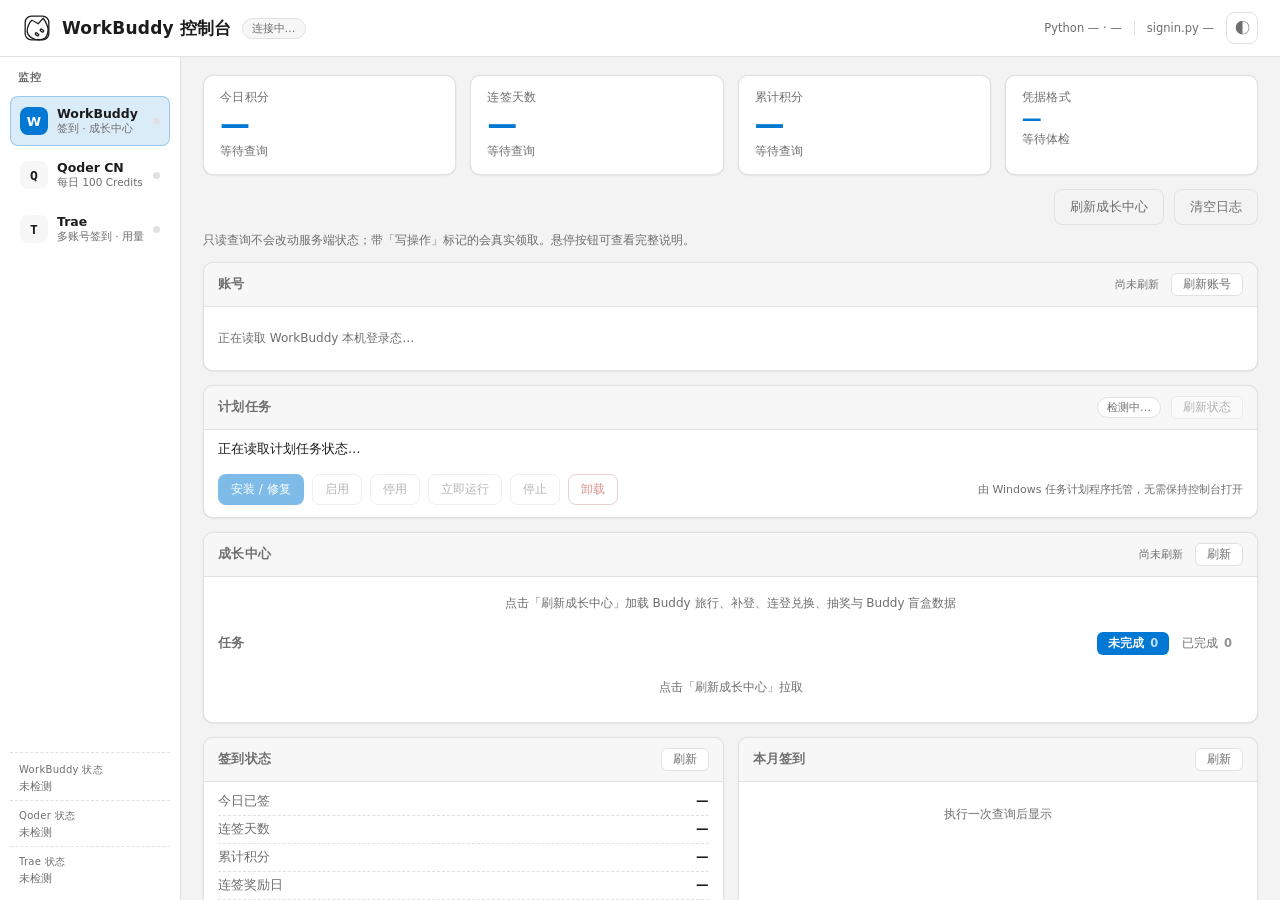
==== commit 2bb1ca2d: "feat: add Trae support and rename project to Auto-Claim Add Trae multi-account sign-in, dashboard mo" ====
--- a/dashboard/webview/assets/index.html
+++ b/dashboard/webview/assets/index.html
@@ -101,6 +101,7 @@
         <b>WorkBuddy</b>
         <small>签到 · 成长中心</small>
       </span>
+      <span class="side-dot" id="wbDot"></span>
     </button>
     <button class="side-tab" type="button" data-page="qoder" id="sideQoder">
       <span class="side-badge q">Q</span>
@@ -110,9 +111,25 @@
       </span>
       <span class="side-dot" id="qoderDot"></span>
     </button>
+    <button class="side-tab" type="button" data-page="trae" id="sideTrae">
+      <span class="side-badge t">T</span>
+      <span class="side-text">
+        <b>Trae</b>
+        <small>多账号签到 · 用量</small>
+      </span>
+      <span class="side-dot" id="traeDot"></span>
+    </button>
+    <div class="side-foot">
+      <span class="side-foot-label">WorkBuddy 状态</span>
+      <span class="side-foot-value" id="wbSideHint">未检测</span>
+    </div>
     <div class="side-foot">
       <span class="side-foot-label">Qoder 状态</span>
       <span class="side-foot-value" id="qoderSideHint">未检测</span>
+    </div>
+    <div class="side-foot">
+      <span class="side-foot-label">Trae 状态</span>
+      <span class="side-foot-value" id="traeSideHint">未检测</span>
     </div>
   </aside>
 
@@ -150,10 +167,24 @@
   </section>
   <p class="hint" id="actionHint">只读查询不会改动服务端状态；带「写操作」标记的会真实领取。悬停按钮可查看完整说明。</p>
 
-  <!-- ③ 脚本服务（Windows 计划任务） -->
+  <!-- ③ 账号管理 -->
+  <section class="pane account-pane pane-workbuddy-account">
+    <div class="pane-head">
+      <h2>账号</h2>
+      <div class="pane-tools">
+        <span class="growth-updated" id="wbAccountAt">尚未刷新</span>
+        <button class="mini-btn" id="btnWbAccountRefresh" title="重新读取 WorkBuddy 本机登录态与账号摘要">刷新账号</button>
+      </div>
+    </div>
+    <div class="account-list" id="wbAccounts">
+      <p class="empty">正在读取 WorkBuddy 本机登录态…</p>
+    </div>
+  </section>
+
+  <!-- ④ 计划任务（Windows 计划任务） -->
   <section class="pane pane-service">
     <div class="pane-head">
-      <h2>脚本服务</h2>
+      <h2>计划任务</h2>
       <div class="svc-head">
         <span class="svc-pill" id="svcState">检测中…</span>
         <button class="mini-btn" id="btnSvcRefresh" title="重新读取计划任务状态" disabled>刷新状态</button>
@@ -275,9 +306,22 @@
     </section>
     <p class="hint" id="qoderHint">只读刷新不会改动服务端状态；领取按钮会真实调用 Qoder 接口。</p>
 
+    <section class="pane account-pane pane-qoder-account">
+      <div class="pane-head">
+        <h2>账号</h2>
+        <div class="pane-tools">
+          <span class="growth-updated" id="qoderAccountAt">尚未刷新</span>
+          <button class="mini-btn" id="btnQoderAccountRefresh" title="重新读取 Qoder CN 本机登录态与账号摘要">刷新账号</button>
+        </div>
+      </div>
+      <div class="account-list" id="qoderAccounts">
+        <p class="empty">打开此页或点击「刷新监控」后显示 Qoder CN 账号</p>
+      </div>
+    </section>
+
     <section class="pane pane-service">
       <div class="pane-head">
-        <h2>Qoder 计划任务</h2>
+        <h2>计划任务</h2>
         <div class="svc-head">
           <span class="svc-pill" id="qsvcState">检测中…</span>
           <button class="mini-btn" id="btnQSvcRefresh" title="重新读取 QoderDailyCredits 状态" disabled>刷新状态</button>
@@ -336,7 +380,220 @@
       <div class="log" id="qoderLog"></div>
     </section>
   </main>
+
+  <!-- Trae 多账号监控页 -->
+  <main class="page" id="page-trae" hidden>
+    <section class="cards">
+      <article class="card">
+        <span class="card-label">今日获得</span>
+        <strong class="card-value" id="tToday">—</strong>
+        <span class="card-hint" id="tTodayHint">等待查询</span>
+      </article>
+      <article class="card">
+        <span class="card-label">剩余积分</span>
+        <strong class="card-value" id="tRemaining">—</strong>
+        <span class="card-hint" id="tRemainingHint">等待查询</span>
+      </article>
+      <article class="card">
+        <span class="card-label">签到账号</span>
+        <strong class="card-value" id="tAccounts">—</strong>
+        <span class="card-hint" id="tAccountsHint">等待查询</span>
+      </article>
+      <article class="card">
+        <span class="card-label">计划任务</span>
+        <strong class="card-value small" id="tTask">—</strong>
+        <span class="card-hint" id="tTaskHint">未检测</span>
+      </article>
+    </section>
+
+    <section class="actions">
+      <button class="btn primary" id="btnTraeRefresh" title="重新读取账号、签到历史、用量与日志（不联网）">刷新监控</button>
+      <button class="btn act" id="btnTraeCheckin" title="真实调用 Trae 签到接口；已签到账号会自动跳过">一键签到</button>
+      <div class="spacer"></div>
+      <button class="btn ghost" id="btnTraeImport" title="只读扫描本机 Trae 客户端登录态并导入">导入本机登录态</button>
+      <button class="btn ghost" id="btnTraeAdd" title="粘贴 Cloud-IDE-JWT Token 或 X-Cloudide-Session 会话 Cookie">添加账号</button>
+      <button class="btn ghost" id="btnTraeSettings" title="自动签到时间、签到间隔、用量天数与飞书推送">设置</button>
+    </section>
+    <p class="hint" id="traeHint">刷新监控只读；一键签到与账号操作会真实改动本地账号或服务端签到状态。</p>
+
+    <section class="pane account-pane pane-trae-accounts">
+      <div class="pane-head">
+        <h2>账号</h2>
+        <div class="pane-tools">
+          <span class="growth-updated" id="traeAccountsAt">尚未刷新</span>
+          <button class="mini-btn" id="btnTraeAccountsRefresh" title="刷新所有启用账号的状态与剩余积分">刷新状态</button>
+        </div>
+      </div>
+      <div class="account-list" id="traeAccounts">
+        <p class="empty">打开此页或点击「刷新监控」后显示 Trae 账号</p>
+      </div>
+    </section>
+
+    <section class="pane pane-service">
+      <div class="pane-head">
+        <h2>计划任务</h2>
+        <div class="svc-head">
+          <span class="svc-pill" id="tsvcState">检测中…</span>
+          <button class="mini-btn" id="btnTSvcRefresh" title="重新读取 TraeDailyCheckin 状态" disabled>刷新状态</button>
+        </div>
+      </div>
+      <div class="service-body">
+        <p class="svc-summary" id="tsvcSummary">正在读取 Trae 计划任务状态…</p>
+        <div class="svc-tasks" id="tsvcTasks"></div>
+        <div class="svc-actions">
+          <button class="btn primary" id="btnTSvcInstall" title="注册或更新 TraeDailyCheckin 计划任务" disabled>安装 / 修复</button>
+          <button class="btn ghost" id="btnTSvcEnable" title="恢复按计划自动运行" disabled>启用</button>
+          <button class="btn ghost" id="btnTSvcDisable" title="保留任务但暂停自动运行" disabled>停用</button>
+          <button class="btn ghost" id="btnTSvcRun" title="立即运行一次 Trae 多账号签到" disabled>立即运行</button>
+          <button class="btn ghost" id="btnTSvcStop" title="结束正在运行的 Trae 任务" disabled>停止</button>
+          <button class="btn ghost danger" id="btnTSvcUninstall" title="删除 TraeDailyCheckin 任务" disabled>卸载</button>
+          <span class="svc-hint">独立于 WorkBuddy 与 Qoder 任务</span>
+        </div>
+        <p class="svc-log" id="tsvcLog"></p>
+      </div>
+    </section>
+
+    <section class="row2 trae-row">
+      <div class="pane pane-cal">
+        <div class="pane-head">
+          <h2>签到状态</h2>
+          <span class="growth-updated" id="traeCheckinAt">尚未查询</span>
+        </div>
+        <dl class="kv" id="traeKv">
+          <div><dt>今日签到</dt><dd>—</dd></div>
+          <div><dt>今日获得</dt><dd>—</dd></div>
+          <div><dt>连签天数</dt><dd>—</dd></div>
+          <div><dt>本月签到</dt><dd>—</dd></div>
+          <div><dt>剩余积分</dt><dd>—</dd></div>
+          <div><dt>主账号</dt><dd>—</dd></div>
+        </dl>
+      </div>
+
+      <div class="pane pane-cal">
+        <div class="pane-head">
+          <h2>本月签到</h2>
+          <span class="growth-updated" id="traeCalAt">尚未查询</span>
+        </div>
+        <div class="cal" id="traeCal">
+          <p class="empty">打开此页后显示</p>
+        </div>
+      </div>
+    </section>
+
+    <section class="pane pane-trae-usage">
+      <div class="pane-head">
+        <h2>用量统计</h2>
+        <div class="pane-tools">
+          <select class="mini-select" id="traeUsageDays" title="统计最近多少天的用量">
+            <option value="1">近 1 天</option>
+            <option value="7" selected>近 7 天</option>
+            <option value="30">近 30 天</option>
+            <option value="90">近 90 天</option>
+          </select>
+          <span class="growth-updated" id="traeUsageAt">尚未同步</span>
+          <button class="mini-btn" id="btnTraeUsage" title="从 Trae 拉取当前主账号的会话用量">同步用量</button>
+        </div>
+      </div>
+      <div class="trae-usage-summary" id="traeUsageSummary">
+        <p class="empty">点击「同步用量」后显示积分、Token 与缓存命中</p>
+      </div>
+      <div class="trae-usage-body">
+        <div class="trae-models" id="traeModels"></div>
+        <div class="trae-sessions" id="traeSessions"></div>
+      </div>
+      <p class="trae-expiring" id="traeExpiring"></p>
+    </section>
+
+    <section class="pane pane-trae-history">
+      <div class="pane-head">
+        <h2>签到历史</h2>
+        <span class="growth-updated" id="traeHistoryAt">尚无记录</span>
+      </div>
+      <div class="trae-history" id="traeHistory">
+        <p class="empty">签到成功后会自动写入 SQLite 历史</p>
+      </div>
+    </section>
+
+    <section class="pane pane-log trae-log-pane">
+      <div class="pane-head">
+        <h2>Trae 日志</h2>
+        <div class="log-tools">
+          <span class="growth-updated" id="traeLogAt">尚无日志</span>
+          <button class="mini-btn" id="btnTraeLogClear" title="清空当前显示，不删除日志文件">清空显示</button>
+        </div>
+      </div>
+      <div class="log" id="traeLog"></div>
+    </section>
+  </main>
 </div>
+
+<!-- 添加 / 编辑 Trae 账号 -->
+<dialog class="modal" id="traeAccountDialog">
+  <form class="modal-card" id="traeAccountForm" method="dialog">
+    <div class="modal-head">
+      <h2 id="traeAccountTitle">添加 Trae 账号</h2>
+      <button class="icon-btn" type="button" id="btnTraeAccountClose" aria-label="关闭">×</button>
+    </div>
+    <p class="modal-hint" id="traeAccountHint">支持 Cloud-IDE-JWT Token，或 X-Cloudide-Session 会话 Cookie；两者同时粘贴时优先使用 Token。</p>
+    <label class="field" id="traeCredentialField">
+      <span>Token / 会话 Cookie</span>
+      <textarea id="traeCredential" rows="4" spellcheck="false"
+                placeholder="eyJhbGciOi... 或 X-Cloudide-Session=..."></textarea>
+    </label>
+    <label class="field">
+      <span>备注名（可选）</span>
+      <input id="traeAccountName" type="text" maxlength="60"
+             placeholder="例如：主号 / 小号 1">
+    </label>
+    <div class="field-row">
+      <label class="check"><input type="checkbox" id="traeAccountMember"> 会员（连签额外积分计入）</label>
+      <label class="check"><input type="checkbox" id="traeAccountEnabled" checked> 启用自动签到</label>
+    </div>
+    <p class="form-error" id="traeAccountError"></p>
+    <div class="modal-actions">
+      <button class="btn ghost" type="button" id="btnTraeAccountCancel">取消</button>
+      <button class="btn primary" type="submit" id="btnTraeAccountSave">保存</button>
+    </div>
+  </form>
+</dialog>
+
+<!-- Trae 设置 -->
+<dialog class="modal" id="traeSettingsDialog">
+  <form class="modal-card" id="traeSettingsForm" method="dialog">
+    <div class="modal-head">
+      <h2>Trae 设置</h2>
+      <button class="icon-btn" type="button" id="btnTraeSettingsClose" aria-label="关闭">×</button>
+    </div>
+    <p class="modal-hint">计划任务的主签到时间保存在本地；修改后需重新「安装 / 修复」才会应用到 Windows 任务。</p>
+    <div class="field-row">
+      <label class="field">
+        <span>自动签到时间</span>
+        <input id="traeAutoTime" type="time" value="08:05">
+      </label>
+      <label class="field">
+        <span>账号间隔（秒）</span>
+        <input id="traeInterval" type="number" min="0" max="120" value="5">
+      </label>
+      <label class="field">
+        <span>用量统计天数</span>
+        <input id="traeUsageDefaultDays" type="number" min="1" max="90" value="7">
+      </label>
+    </div>
+    <label class="field">
+      <span>飞书机器人 Webhook</span>
+      <input id="traeFeishu" type="password" spellcheck="false"
+             placeholder="留空保持不变；已配置时不会回显">
+    </label>
+    <p class="modal-hint" id="traeFeishuState">尚未配置飞书推送</p>
+    <p class="form-error" id="traeSettingsError"></p>
+    <div class="modal-actions">
+      <button class="btn ghost" type="button" id="btnTraeFeishuClear">清除 Webhook</button>
+      <span class="spacer"></span>
+      <button class="btn ghost" type="button" id="btnTraeSettingsCancel">取消</button>
+      <button class="btn primary" type="submit" id="btnTraeSettingsSave">保存</button>
+    </div>
+  </form>
+</dialog>
 
 <script src="app.js"></script>
 </body>
--- a/dashboard/webview/assets/style.css
+++ b/dashboard/webview/assets/style.css
@@ -1282,6 +1282,524 @@
 }
 .weekdots b.on { background: var(--accent); }
 
+/* ---------- Trae 多账号监控 ---------- */
+
+.side-badge.t { font-family: "Cascadia Mono", Consolas, monospace; }
+.side-foot + .side-foot { margin-top: 0; padding-top: 8px; }
+
+.pane-trae-accounts,
+.pane-qoder-account,
+.pane-workbuddy-account,
+.pane-trae-usage,
+.pane-trae-history { flex: 0 0 auto; }
+
+.trae-row { align-items: stretch; }
+
+.account-list {
+  display: grid;
+  grid-template-columns: repeat(auto-fill, minmax(350px, 1fr));
+  gap: 10px;
+  padding: 12px 14px;
+}
+
+.account-list .empty,
+.trae-usage-summary .empty,
+.trae-models .empty,
+.trae-sessions .empty,
+.trae-history .empty {
+  margin: 10px 0;
+  font-size: 12px;
+  color: var(--text-dim);
+  line-height: 1.6;
+}
+
+.account-card {
+  display: flex;
+  flex-direction: column;
+  gap: 8px;
+  min-width: 0;
+  padding: 11px 12px 10px;
+  border: 1px solid var(--border);
+  border-radius: 9px;
+  background: var(--surface-2);
+  transition: border-color .12s, opacity .12s;
+}
+
+.account-card:hover { border-color: color-mix(in srgb, var(--text-dim) 45%, var(--border)); }
+.account-card.active {
+  border-color: color-mix(in srgb, var(--accent) 55%, var(--border));
+  box-shadow: inset 3px 0 0 var(--accent);
+}
+.account-card.disabled { opacity: .68; }
+
+.ta-head {
+  display: flex;
+  align-items: center;
+  gap: 9px;
+  min-width: 0;
+}
+
+.ta-avatar {
+  width: 34px;
+  height: 34px;
+  flex: 0 0 auto;
+  display: flex;
+  align-items: center;
+  justify-content: center;
+  border-radius: 9px;
+  background: color-mix(in srgb, var(--accent) 18%, transparent);
+  color: var(--accent);
+  font-size: 15px;
+  font-weight: 700;
+  overflow: hidden;
+}
+.ta-avatar img {
+  width: 100%;
+  height: 100%;
+  object-fit: cover;
+  display: block;
+}
+
+.ta-identity { flex: 1 1 auto; min-width: 0; }
+.ta-name {
+  font-size: 13px;
+  font-weight: 600;
+  overflow: hidden;
+  text-overflow: ellipsis;
+  white-space: nowrap;
+}
+.ta-sub {
+  margin-top: 1px;
+  font-size: 10.5px;
+  color: var(--text-dim);
+  overflow: hidden;
+  text-overflow: ellipsis;
+  white-space: nowrap;
+}
+
+.ta-state {
+  flex: 0 0 auto;
+  padding: 2px 7px;
+  border: 1px solid var(--border);
+  border-radius: 999px;
+  font-size: 10px;
+  color: var(--text-dim);
+  background: var(--surface);
+}
+.ta-state.ok {
+  color: var(--ok);
+  border-color: color-mix(in srgb, var(--ok) 42%, transparent);
+  background: color-mix(in srgb, var(--ok) 11%, transparent);
+}
+.ta-state.warn {
+  color: var(--warn);
+  border-color: color-mix(in srgb, var(--warn) 42%, transparent);
+  background: color-mix(in srgb, var(--warn) 11%, transparent);
+}
+.ta-state.err {
+  color: var(--err);
+  border-color: color-mix(in srgb, var(--err) 42%, transparent);
+  background: color-mix(in srgb, var(--err) 11%, transparent);
+}
+.ta-state.off { opacity: .8; }
+
+.ta-badges {
+  display: flex;
+  align-items: center;
+  flex-wrap: wrap;
+  gap: 4px;
+}
+.ta-badge {
+  padding: 1px 6px;
+  border: 1px solid var(--border);
+  border-radius: 5px;
+  font-size: 9.5px;
+  line-height: 1.5;
+  color: var(--text-dim);
+  background: var(--surface);
+}
+.ta-badge.main {
+  color: var(--accent-fg);
+  background: var(--accent);
+  border-color: transparent;
+}
+.ta-badge.member {
+  color: var(--accent);
+  border-color: color-mix(in srgb, var(--accent) 40%, transparent);
+}
+.ta-badge.student {
+  color: var(--ok);
+  border-color: color-mix(in srgb, var(--ok) 40%, transparent);
+}
+.ta-badge.warn {
+  color: var(--warn);
+  border-color: color-mix(in srgb, var(--warn) 40%, transparent);
+}
+.ta-badge.err {
+  color: var(--err);
+  border-color: color-mix(in srgb, var(--err) 40%, transparent);
+}
+.ta-badge.region-cn {
+  color: var(--ok);
+  border-color: color-mix(in srgb, var(--ok) 42%, transparent);
+  background: color-mix(in srgb, var(--ok) 10%, transparent);
+  font-weight: 600;
+}
+.ta-badge.region-intl {
+  color: var(--warn);
+  border-color: color-mix(in srgb, var(--warn) 45%, transparent);
+  background: color-mix(in srgb, var(--warn) 10%, transparent);
+  font-weight: 600;
+}
+
+.ta-metrics {
+  display: grid;
+  grid-template-columns: repeat(3, minmax(0, 1fr));
+  gap: 5px;
+}
+.ta-metric {
+  min-width: 0;
+  padding: 5px 7px;
+  border-radius: 6px;
+  background: var(--surface);
+  border: 1px solid var(--border);
+}
+.ta-metric span {
+  display: block;
+  font-size: 9.5px;
+  color: var(--text-dim);
+  letter-spacing: .2px;
+}
+.ta-metric b {
+  display: block;
+  margin-top: 1px;
+  font-size: 14px;
+  font-weight: 650;
+  font-variant-numeric: tabular-nums;
+  overflow: hidden;
+  text-overflow: ellipsis;
+  white-space: nowrap;
+}
+.ta-metric.narrow b { font-size: 11.5px; }
+
+.ta-meta {
+  font-size: 10.5px;
+  color: var(--text-dim);
+  overflow: hidden;
+  text-overflow: ellipsis;
+  white-space: nowrap;
+}
+
+.ta-actions {
+  display: flex;
+  flex-wrap: wrap;
+  gap: 4px;
+  margin-top: auto;
+  padding-top: 1px;
+}
+.ta-actions .mini-btn {
+  padding: 2px 7px;
+  font-size: 10.5px;
+}
+.ta-actions .mini-btn.confirm,
+.mini-btn.confirm {
+  color: var(--warn);
+  border-color: color-mix(in srgb, var(--warn) 55%, transparent);
+  background: color-mix(in srgb, var(--warn) 11%, transparent);
+}
+.ta-actions .mini-btn.danger,
+.mini-btn.danger { color: var(--err); }
+.ta-actions .mini-btn.danger:hover:not(:disabled),
+.mini-btn.danger:hover:not(:disabled) {
+  color: var(--accent-fg);
+  background: var(--err);
+  border-color: transparent;
+}
+
+.mini-select {
+  height: 25px;
+  padding: 1px 6px;
+  border: 1px solid var(--border);
+  border-radius: 6px;
+  background: var(--surface);
+  color: var(--text);
+  font: inherit;
+  font-size: 11.5px;
+  cursor: pointer;
+}
+.mini-select:focus-visible {
+  outline: 2px solid color-mix(in srgb, var(--accent) 55%, transparent);
+  outline-offset: 1px;
+}
+
+.trae-usage-summary {
+  display: grid;
+  grid-template-columns: repeat(auto-fit, minmax(130px, 1fr));
+  gap: 8px;
+  padding: 12px 14px 0;
+}
+.trae-usage-summary .empty { grid-column: 1 / -1; }
+
+.trae-stat {
+  display: flex;
+  flex-direction: column;
+  gap: 1px;
+  min-width: 0;
+  padding: 8px 10px;
+  border: 1px solid var(--border);
+  border-radius: 8px;
+  background: var(--surface-2);
+}
+.trae-stat span {
+  font-size: 10px;
+  color: var(--text-dim);
+}
+.trae-stat b {
+  font-size: 18px;
+  font-weight: 650;
+  font-variant-numeric: tabular-nums;
+  color: var(--accent);
+  overflow: hidden;
+  text-overflow: ellipsis;
+  white-space: nowrap;
+}
+.trae-stat small {
+  font-size: 9.5px;
+  color: var(--text-dim);
+}
+
+.trae-usage-body {
+  display: grid;
+  grid-template-columns: minmax(0, .9fr) minmax(0, 1.4fr);
+  gap: 14px;
+  align-items: start;
+  padding: 12px 14px 0;
+}
+.trae-models,
+.trae-sessions { min-width: 0; }
+
+.trae-table-title {
+  margin: 0 0 6px;
+  font-size: 10.5px;
+  font-weight: 600;
+  letter-spacing: .4px;
+  color: var(--text-dim);
+  text-transform: uppercase;
+}
+
+.trae-table-wrap {
+  max-height: 270px;
+  overflow: auto;
+  border: 1px solid var(--border);
+  border-radius: 8px;
+  background: var(--surface);
+}
+.trae-table-wrap .empty { margin: 12px; }
+
+.trae-table {
+  width: 100%;
+  border-collapse: collapse;
+  font-size: 11.5px;
+}
+.trae-table th,
+.trae-table td {
+  padding: 6px 8px;
+  border-bottom: 1px solid var(--border);
+  text-align: left;
+  white-space: nowrap;
+}
+.trae-table th {
+  position: sticky;
+  top: 0;
+  z-index: 1;
+  color: var(--text-dim);
+  font-size: 10px;
+  font-weight: 600;
+  background: var(--surface-2);
+}
+.trae-table td { font-variant-numeric: tabular-nums; }
+.trae-table tbody tr:last-child td { border-bottom: 0; }
+.trae-table tbody tr:hover { background: color-mix(in srgb, var(--accent) 6%, transparent); }
+.trae-table td.ellipsis {
+  max-width: 250px;
+  overflow: hidden;
+  text-overflow: ellipsis;
+}
+
+.trae-expiring {
+  margin: 0;
+  padding: 10px 14px 13px;
+  font-size: 11px;
+  line-height: 1.6;
+  color: var(--text-dim);
+}
+.trae-expiring b { color: var(--warn); }
+.trae-expiring .soon { color: var(--warn); }
+.trae-expiring .expired { color: var(--err); }
+
+.trae-history {
+  max-height: 250px;
+  overflow-y: auto;
+  padding: 4px 14px 10px;
+}
+.trae-hist-row {
+  display: grid;
+  grid-template-columns: 86px minmax(0, 1fr) auto;
+  gap: 12px;
+  align-items: center;
+  padding: 6px 0;
+  border-bottom: 1px dashed var(--border);
+  font-size: 11.5px;
+}
+.trae-hist-row:last-child { border-bottom: 0; }
+.trae-hist-date {
+  color: var(--text-dim);
+  font-variant-numeric: tabular-nums;
+  white-space: nowrap;
+}
+.trae-hist-name {
+  overflow: hidden;
+  text-overflow: ellipsis;
+  white-space: nowrap;
+}
+.trae-hist-name small {
+  margin-left: 6px;
+  color: var(--text-dim);
+  font-size: 9.5px;
+}
+.trae-hist-credit {
+  color: var(--ok);
+  font-weight: 600;
+  font-variant-numeric: tabular-nums;
+  white-space: nowrap;
+}
+
+.trae-log-pane { min-height: 220px; max-height: 300px; }
+
+/* ---------- 弹窗（Trae 账号 / 设置） ---------- */
+
+dialog.modal {
+  width: min(560px, calc(100vw - 32px));
+  max-height: calc(100vh - 40px);
+  padding: 0;
+  border: 0;
+  border-radius: 12px;
+  background: transparent;
+  color: var(--text);
+  overflow: visible;
+}
+dialog.modal::backdrop {
+  background: rgba(0, 0, 0, .42);
+  backdrop-filter: blur(2px);
+}
+
+.modal-card {
+  display: flex;
+  flex-direction: column;
+  gap: 12px;
+  max-height: calc(100vh - 40px);
+  overflow-y: auto;
+  padding: 17px 19px 16px;
+  border: 1px solid var(--border);
+  border-radius: 12px;
+  background: var(--surface);
+  box-shadow: 0 22px 60px rgba(0, 0, 0, .35);
+}
+
+.modal-head {
+  display: flex;
+  align-items: center;
+  justify-content: space-between;
+  gap: 12px;
+}
+.modal-head h2 {
+  margin: 0;
+  font-size: 15px;
+  font-weight: 650;
+}
+
+.modal-hint {
+  margin: 0;
+  font-size: 11px;
+  line-height: 1.55;
+  color: var(--text-dim);
+}
+
+.modal .field {
+  display: flex;
+  flex-direction: column;
+  gap: 5px;
+  min-width: 0;
+  font-size: 11px;
+  color: var(--text-dim);
+}
+.modal .field[hidden] { display: none; }
+.modal .field input,
+.modal .field textarea {
+  box-sizing: border-box;
+  width: 100%;
+  padding: 7px 9px;
+  border: 1px solid var(--border);
+  border-radius: 6px;
+  background: var(--surface-2);
+  color: var(--text);
+  font: inherit;
+  font-size: 12px;
+}
+.modal .field textarea {
+  min-height: 78px;
+  resize: vertical;
+  font-family: "Cascadia Mono", Consolas, "Courier New", monospace;
+  font-size: 11.5px;
+  line-height: 1.5;
+}
+.modal .field input:focus,
+.modal .field textarea:focus {
+  outline: 2px solid color-mix(in srgb, var(--accent) 48%, transparent);
+  outline-offset: -1px;
+  border-color: var(--accent);
+}
+
+.field-row {
+  display: flex;
+  flex-wrap: wrap;
+  gap: 10px;
+}
+.field-row > .field { flex: 1 1 125px; }
+.field-row > .check { flex: 1 1 auto; }
+
+.modal .check {
+  display: flex;
+  align-items: center;
+  gap: 6px;
+  min-height: 26px;
+  font-size: 11.5px;
+  color: var(--text);
+  cursor: pointer;
+  user-select: none;
+}
+.modal .check input {
+  margin: 0;
+  accent-color: var(--accent);
+}
+
+.form-error {
+  margin: 0;
+  min-height: 15px;
+  font-size: 11px;
+  line-height: 1.5;
+  color: var(--err);
+}
+.form-error:empty { display: none; }
+
+.modal-actions {
+  display: flex;
+  align-items: center;
+  gap: 8px;
+  padding-top: 2px;
+}
+.modal-actions .spacer { flex: 1 1 auto; }
+
 /* ---------- 滚动条 ---------- */
 
 ::-webkit-scrollbar { width: 10px; height: 10px; }
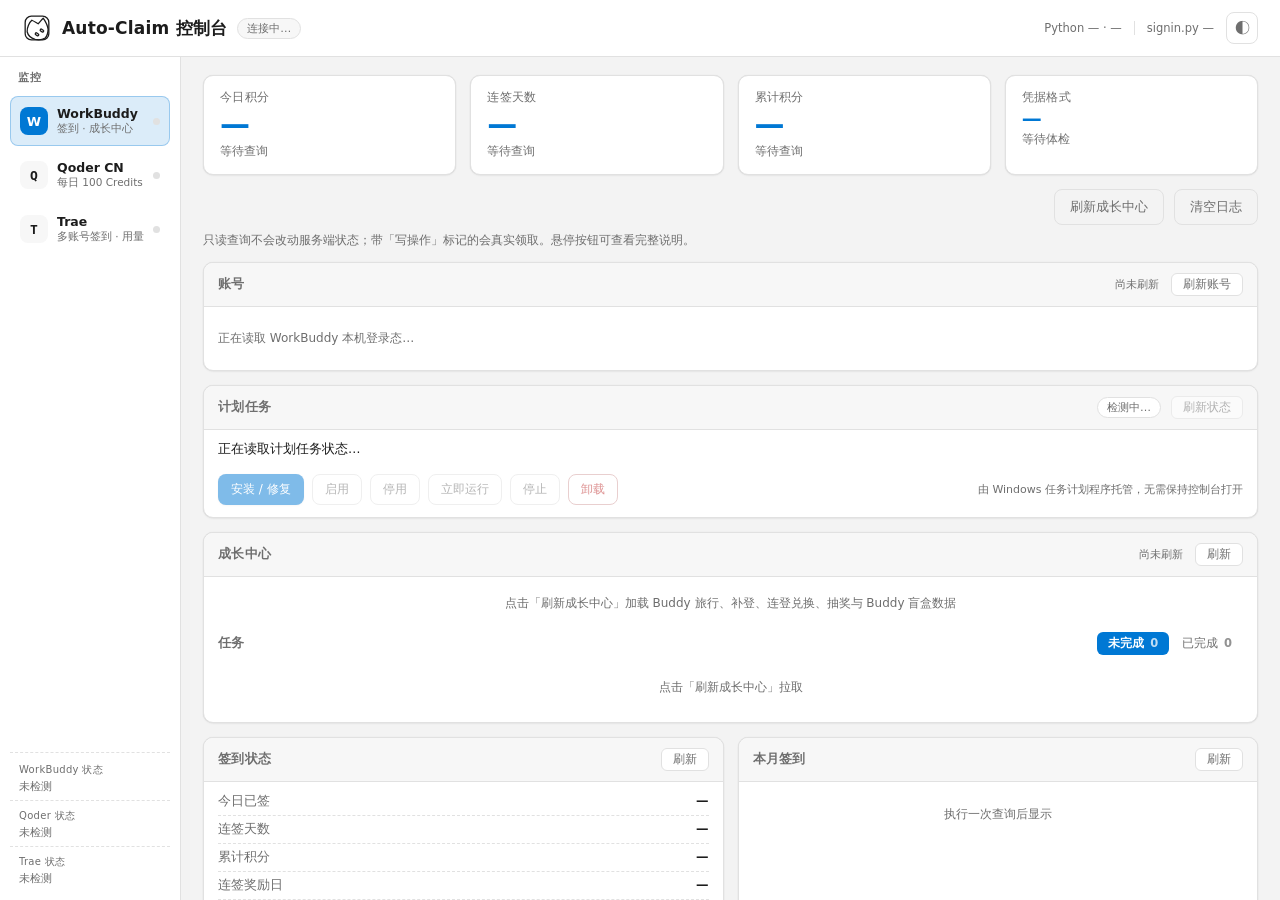
==== commit 1ee2dbd7: "feat(console): 控制台标题与 macOS 入口统一为 Auto-Claim - 窗口标题、HTML/页面标题、托盘提示与文档标题改为「Auto-Claim 控制台」\n- macOS l" ====
--- a/dashboard/webview/assets/index.html
+++ b/dashboard/webview/assets/index.html
@@ -28,7 +28,7 @@
   root.style.colorScheme = dark ? 'dark' : 'light';
 })();
 </script>
-<title>WorkBuddy 控制台</title>
+<title>Auto-Claim 控制台</title>
 <link rel="stylesheet" href="style.css">
 </head>
 <body>
@@ -59,7 +59,7 @@
 <header class="topbar">
   <div class="brand">
     <svg class="logo" viewBox="0 0 256 256" aria-hidden="true"><use href="#wb-icon"/></svg>
-    <h1>WorkBuddy 控制台</h1>
+    <h1>Auto-Claim 控制台</h1>
     <span class="badge" id="badge">连接中…</span>
   </div>
   <div class="topbar-right">
@@ -192,6 +192,7 @@
     </div>
     <div class="service-body">
       <p class="svc-summary" id="svcSummary">正在读取计划任务状态…</p>
+      <p class="svc-alert" id="svcAlert" hidden></p>
       <div class="svc-tasks" id="svcTasks"></div>
       <div class="svc-actions">
         <button class="btn primary" id="btnSvcInstall" title="注册或更新两个后台计划任务" disabled>安装 / 修复</button>
@@ -315,7 +316,7 @@
         </div>
       </div>
       <div class="account-list" id="qoderAccounts">
-        <p class="empty">打开此页或点击「刷新监控」后显示 Qoder CN 账号</p>
+        <p class="empty">正在自动同步 Qoder CN 账号…</p>
       </div>
     </section>
 
@@ -329,6 +330,7 @@
       </div>
       <div class="service-body">
         <p class="svc-summary" id="qsvcSummary">正在读取 Qoder 计划任务状态…</p>
+        <p class="svc-alert" id="qsvcAlert" hidden></p>
         <div class="svc-tasks" id="qsvcTasks"></div>
         <div class="svc-actions">
           <button class="btn primary" id="btnQSvcInstall" title="注册或更新 QoderDailyCredits 计划任务" disabled>安装 / 修复</button>
@@ -350,7 +352,7 @@
           <span class="growth-updated" id="qCampaignsAt">尚未刷新</span>
         </div>
         <div class="qcamp-list" id="qCampaigns">
-          <p class="empty">打开此页或点击「刷新监控」后显示 Qoder 活动列表</p>
+          <p class="empty">正在自动同步 Qoder 活动列表…</p>
         </div>
       </div>
 
@@ -425,7 +427,7 @@
         </div>
       </div>
       <div class="account-list" id="traeAccounts">
-        <p class="empty">打开此页或点击「刷新监控」后显示 Trae 账号</p>
+        <p class="empty">正在自动同步 Trae 账号…</p>
       </div>
     </section>
 
@@ -439,6 +441,7 @@
       </div>
       <div class="service-body">
         <p class="svc-summary" id="tsvcSummary">正在读取 Trae 计划任务状态…</p>
+        <p class="svc-alert" id="tsvcAlert" hidden></p>
         <div class="svc-tasks" id="tsvcTasks"></div>
         <div class="svc-actions">
           <button class="btn primary" id="btnTSvcInstall" title="注册或更新 TraeDailyCheckin 计划任务" disabled>安装 / 修复</button>
@@ -475,7 +478,7 @@
           <span class="growth-updated" id="traeCalAt">尚未查询</span>
         </div>
         <div class="cal" id="traeCal">
-          <p class="empty">打开此页后显示</p>
+          <p class="empty">正在自动同步签到数据…</p>
         </div>
       </div>
     </section>
--- a/dashboard/webview/assets/style.css
+++ b/dashboard/webview/assets/style.css
@@ -1,4 +1,4 @@
-/* WorkBuddy 控制台 · Fluent 质感 · 跟随系统亮暗主题
+/* Auto-Claim 控制台 · Fluent 质感 · 跟随系统亮暗主题
  *
  * 字体族直接用系统 UI 字体（Segoe UI / 微软雅黑 / PingFang SC），
  * WebView2 原生按 UTF-8 渲染，不会出现 PyGui 那种乱码。
@@ -502,6 +502,54 @@
   font-size: 12.5px;
   color: var(--text);
   line-height: 1.5;
+}
+
+.svc-alert {
+  margin: 0;
+  padding: 9px 11px;
+  border-radius: 8px;
+  border: 1px solid color-mix(in srgb, var(--err) 45%, transparent);
+  background: color-mix(in srgb, var(--err) 9%, transparent);
+  color: var(--text);
+  font-size: 12.5px;
+  line-height: 1.55;
+  display: flex;
+  flex-direction: column;
+  gap: 4px;
+}
+.svc-alert[hidden] { display: none; }
+
+.svc-alert strong {
+  color: var(--err);
+  font-weight: 600;
+}
+
+.svc-alert-hint { color: var(--text); }
+
+.svc-alert details {
+  margin-top: 2px;
+  font-size: 11.5px;
+  color: var(--text-dim);
+}
+
+.svc-alert summary {
+  cursor: pointer;
+  user-select: none;
+  outline: none;
+}
+
+.svc-alert code {
+  display: block;
+  margin-top: 4px;
+  padding: 6px 8px;
+  border-radius: 6px;
+  background: var(--surface-2);
+  color: var(--text-dim);
+  font-family: "Cascadia Mono", Consolas, monospace;
+  font-size: 11px;
+  line-height: 1.5;
+  white-space: pre-wrap;
+  word-break: break-all;
 }
 
 .svc-tasks {
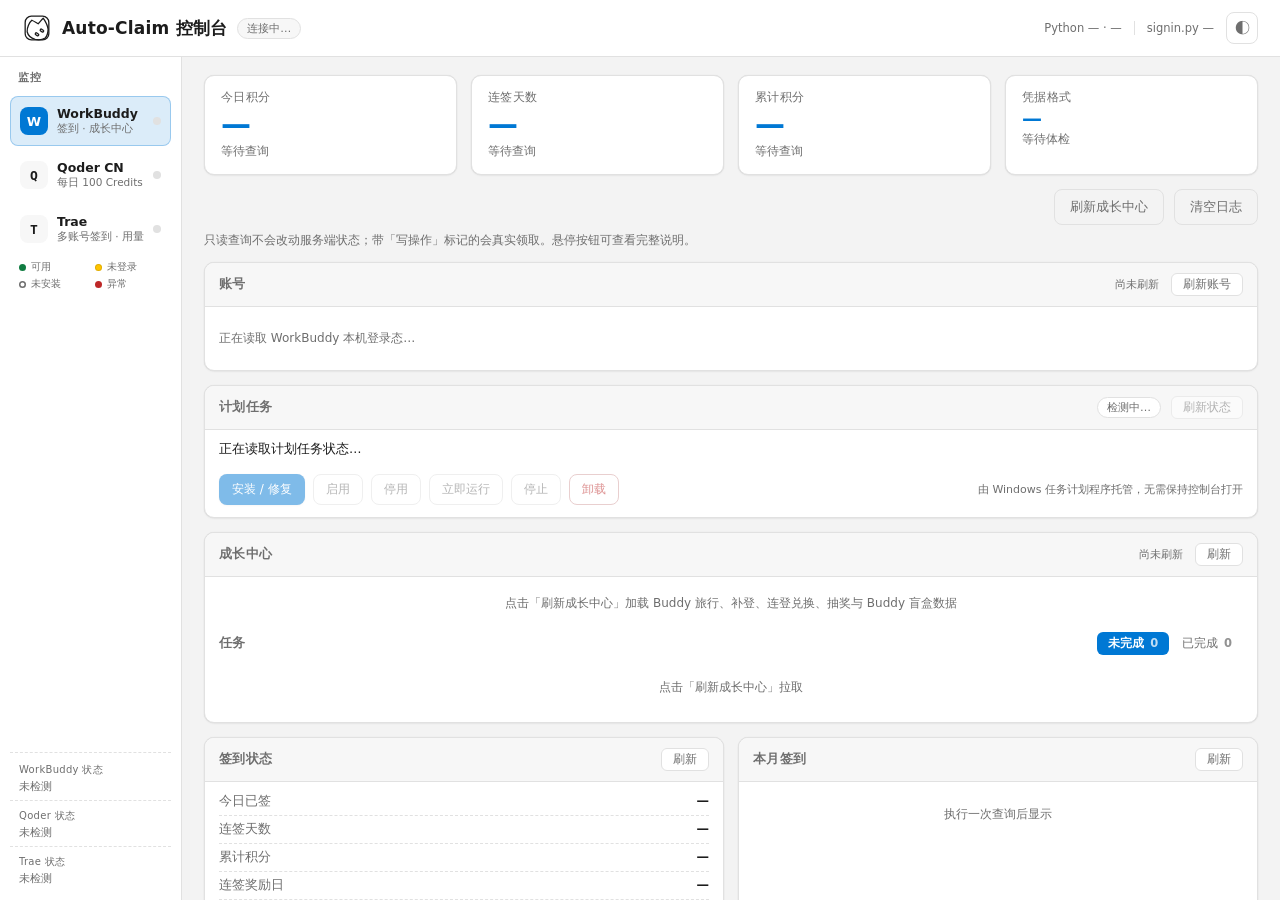
==== commit d8964436: "feat(schedule): 触发时刻随机化，跑完自动重排 固定整点最容易被判定成脚本行为，四个计划任务的每个基准点都打散到 ±15 分钟窗口内。  随机源（dashboard/schedule_j" ====
--- a/dashboard/webview/assets/index.html
+++ b/dashboard/webview/assets/index.html
@@ -94,7 +94,7 @@
 <div class="shell">
   <!-- 侧边栏：在 WorkBuddy 与 Qoder CN 两个监控页之间切换 -->
   <aside class="sidebar" aria-label="监控页面切换">
-    <div class="side-title">监控</div>
+    <div class="side-title" title="绿点 可用 · 黄点 未登录 · 灰空心 未安装 · 红点 异常">监控</div>
     <button class="side-tab active" type="button" data-page="workbuddy">
       <span class="side-badge">W</span>
       <span class="side-text">
@@ -119,6 +119,14 @@
       </span>
       <span class="side-dot" id="traeDot"></span>
     </button>
+    <!-- 状态点图例：7px 的小圆点不解释就只能靠猜，尤其「未安装」和
+         「未登录」在浅色背景上很容易被看成绿色。 -->
+    <div class="side-legend" aria-label="状态点图例">
+      <span><i class="side-dot ok"></i>可用</span>
+      <span><i class="side-dot warn"></i>未登录</span>
+      <span><i class="side-dot off"></i>未安装</span>
+      <span><i class="side-dot err"></i>异常</span>
+    </div>
     <div class="side-foot">
       <span class="side-foot-label">WorkBuddy 状态</span>
       <span class="side-foot-value" id="wbSideHint">未检测</span>
--- a/dashboard/webview/assets/style.css
+++ b/dashboard/webview/assets/style.css
@@ -21,6 +21,11 @@
   --warn: #a87400;
   --err: #be2828;
 
+  /* 状态点专用色：--warn 是给文字用的深琥珀（保证小字号对比度），
+     直接拿来画小圆点在浅色背景上会发暗、像褐色。这里单独给一档
+     亮黄色，和侧边栏图例的「黄」严格对应。 */
+  --dot-warn: #ffc400;
+
   --r-card: 10px;
   --r-btn: 8px;
   --shadow: 0 1px 2px rgba(0, 0, 0, .05), 0 0 1px rgba(0, 0, 0, .12);
@@ -43,6 +48,7 @@
   --ok: #5cc47e;
   --warn: #d6a84a;
   --err: #d65c5c;
+  --dot-warn: #ffd75e;
 
   --shadow: 0 1px 2px rgba(0, 0, 0, .4);
 }
@@ -314,17 +320,49 @@
 }
 
 .side-dot {
-  width: 7px;
-  height: 7px;
+  width: 8px;
+  height: 8px;
   flex: 0 0 auto;
   margin-left: auto;
   border-radius: 50%;
   background: var(--border);
 }
 .side-dot.ok { background: var(--ok); }
-.side-dot.warn { background: var(--warn); }
+.side-dot.warn {
+  background: var(--dot-warn);
+  /* 亮黄在白色侧边栏上对比度低，内描一圈淡边让 8px 圆点仍有轮廓 */
+  box-shadow: inset 0 0 0 1px rgba(0, 0, 0, .12);
+}
 .side-dot.err { background: var(--err); }
-.side-dot.busy { background: var(--warn); animation: pulse 1.1s ease-in-out infinite; }
+.side-dot.busy { background: var(--dot-warn); animation: pulse 1.1s ease-in-out infinite; }
+
+/* 未安装：空心灰点。实心灰点和「未检测」分不开，而「未安装」必须一眼
+   区别于「连上了」——用内描边画出空心，浅色/深色主题都不会看错。 */
+.side-dot.off {
+  background: transparent;
+  box-shadow: inset 0 0 0 1.5px var(--text-dim);
+}
+
+/* 侧边栏图例：两列排布，字号比正文再小一档 */
+.side-legend {
+  display: grid;
+  grid-template-columns: 1fr 1fr;
+  gap: 3px 8px;
+  padding: 2px 9px 8px;
+  font-size: 10px;
+  color: var(--text-dim);
+}
+.side-legend span {
+  display: flex;
+  align-items: center;
+  gap: 5px;
+  min-width: 0;
+}
+.side-legend .side-dot {
+  width: 7px;
+  height: 7px;
+  margin-left: 0;
+}
 
 .side-foot {
   margin-top: auto;
@@ -525,6 +563,13 @@
 }
 
 .svc-alert-hint { color: var(--text); }
+.svc-alert-extra { color: var(--text-dim); font-size: 11.5px; }
+.svc-alert-actions {
+  display: flex;
+  flex-wrap: wrap;
+  gap: 6px;
+  margin-top: 2px;
+}
 
 .svc-alert details {
   margin-top: 2px;
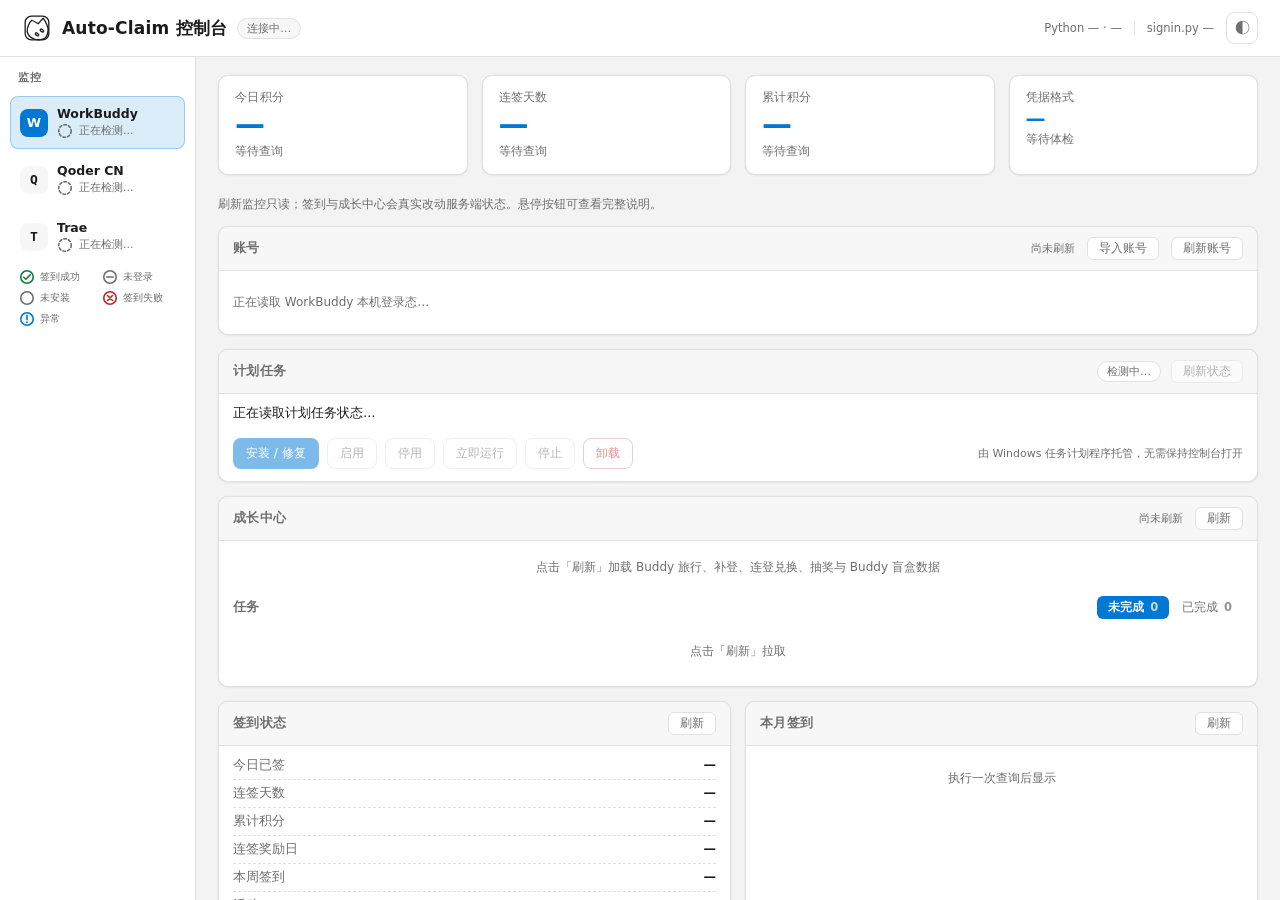
==== commit fbad6f82: "feat(dashboard): 完善客户端拉起、账号导入与监控界面 计划任务前按需静默拉起 WorkBuddy/Qoder/Trae 客户端；统一账号卡片与导入入口，完善状态展示；WorkBuddy" ====
--- a/dashboard/webview/assets/index.html
+++ b/dashboard/webview/assets/index.html
@@ -92,52 +92,48 @@
 </header>
 
 <div class="shell">
-  <!-- 侧边栏：在 WorkBuddy 与 Qoder CN 两个监控页之间切换 -->
+  <!-- 侧边栏：在 WorkBuddy、Qoder CN 与 Trae 三个监控页之间切换。
+       名称下方展示该模块的最新事件，事件文字和左侧图形同心对齐。 -->
   <aside class="sidebar" aria-label="监控页面切换">
-    <div class="side-title" title="绿点 可用 · 黄点 未登录 · 灰空心 未安装 · 红点 异常">监控</div>
+    <div class="side-title"
+         title="绿圈对勾 签到成功 · 灰圈横线 未登录 · 灰空心圈 未安装 · 红圈叉号 签到失败 · 蓝圈感叹号 异常">监控</div>
     <button class="side-tab active" type="button" data-page="workbuddy">
       <span class="side-badge">W</span>
       <span class="side-text">
         <b>WorkBuddy</b>
-        <small>签到 · 成长中心</small>
+        <span class="side-event">
+          <span class="side-dot busy" id="wbDot" data-state="busy"></span>
+          <small class="side-event-text busy" id="wbSideHint">正在检测…</small>
+        </span>
       </span>
-      <span class="side-dot" id="wbDot"></span>
     </button>
     <button class="side-tab" type="button" data-page="qoder" id="sideQoder">
       <span class="side-badge q">Q</span>
       <span class="side-text">
         <b>Qoder CN</b>
-        <small>每日 100 Credits</small>
+        <span class="side-event">
+          <span class="side-dot busy" id="qoderDot" data-state="busy"></span>
+          <small class="side-event-text busy" id="qoderSideHint">正在检测…</small>
+        </span>
       </span>
-      <span class="side-dot" id="qoderDot"></span>
     </button>
     <button class="side-tab" type="button" data-page="trae" id="sideTrae">
       <span class="side-badge t">T</span>
       <span class="side-text">
         <b>Trae</b>
-        <small>多账号签到 · 用量</small>
+        <span class="side-event">
+          <span class="side-dot busy" id="traeDot" data-state="busy"></span>
+          <small class="side-event-text busy" id="traeSideHint">正在检测…</small>
+        </span>
       </span>
-      <span class="side-dot" id="traeDot"></span>
     </button>
-    <!-- 状态点图例：7px 的小圆点不解释就只能靠猜，尤其「未安装」和
-         「未登录」在浅色背景上很容易被看成绿色。 -->
-    <div class="side-legend" aria-label="状态点图例">
-      <span><i class="side-dot ok"></i>可用</span>
-      <span><i class="side-dot warn"></i>未登录</span>
-      <span><i class="side-dot off"></i>未安装</span>
-      <span><i class="side-dot err"></i>异常</span>
-    </div>
-    <div class="side-foot">
-      <span class="side-foot-label">WorkBuddy 状态</span>
-      <span class="side-foot-value" id="wbSideHint">未检测</span>
-    </div>
-    <div class="side-foot">
-      <span class="side-foot-label">Qoder 状态</span>
-      <span class="side-foot-value" id="qoderSideHint">未检测</span>
-    </div>
-    <div class="side-foot">
-      <span class="side-foot-label">Trae 状态</span>
-      <span class="side-foot-value" id="traeSideHint">未检测</span>
+    <!-- 图例：五种状态共用 16px 圆圈，只靠内部符号和颜色区分。 -->
+    <div class="side-legend" aria-label="状态图例">
+      <span><i class="side-dot ok" data-state="ok"></i>签到成功</span>
+      <span><i class="side-dot warn" data-state="warn"></i>未登录</span>
+      <span><i class="side-dot off" data-state="off"></i>未安装</span>
+      <span><i class="side-dot err" data-state="err"></i>签到失败</span>
+      <span><i class="side-dot exception" data-state="exception"></i>异常</span>
     </div>
   </aside>
 
@@ -170,10 +166,8 @@
   <section class="actions">
     <div class="act-group" id="actGroup"></div>
     <div class="spacer"></div>
-    <button class="btn ghost" id="btnGrowth">刷新成长中心</button>
-    <button class="btn ghost" id="btnClear">清空日志</button>
   </section>
-  <p class="hint" id="actionHint">只读查询不会改动服务端状态；带「写操作」标记的会真实领取。悬停按钮可查看完整说明。</p>
+  <p class="hint" id="actionHint">刷新监控只读；签到与成长中心会真实改动服务端状态。悬停按钮可查看完整说明。</p>
 
   <!-- ③ 账号管理 -->
   <section class="pane account-pane pane-workbuddy-account">
@@ -181,6 +175,7 @@
       <h2>账号</h2>
       <div class="pane-tools">
         <span class="growth-updated" id="wbAccountAt">尚未刷新</span>
+        <button class="mini-btn" id="btnWbImport" title="重新导入账号并刷新凭据">导入账号</button>
         <button class="mini-btn" id="btnWbAccountRefresh" title="重新读取 WorkBuddy 本机登录态与账号摘要">刷新账号</button>
       </div>
     </div>
@@ -225,7 +220,7 @@
       </div>
     </div>
     <div class="growth-overview" id="growthOverview">
-      <p class="empty">点击「刷新成长中心」加载 Buddy 旅行、补登、连登兑换、抽奖与 Buddy 盲盒数据</p>
+      <p class="empty">点击「刷新」加载 Buddy 旅行、补登、连登兑换、抽奖与 Buddy 盲盒数据</p>
     </div>
     <div class="growth-subhead">
       <h3>任务</h3>
@@ -235,7 +230,7 @@
       </div>
     </div>
     <div class="tasklist" id="tasklist">
-      <p class="empty">点击「刷新成长中心」拉取</p>
+      <p class="empty">点击「刷新」拉取</p>
     </div>
   </section>
 
@@ -320,6 +315,7 @@
         <h2>账号</h2>
         <div class="pane-tools">
           <span class="growth-updated" id="qoderAccountAt">尚未刷新</span>
+          <button class="mini-btn" id="btnQoderImport" title="重新导入账号并刷新凭据">导入账号</button>
           <button class="mini-btn" id="btnQoderAccountRefresh" title="重新读取 Qoder CN 本机登录态与账号摘要">刷新账号</button>
         </div>
       </div>
@@ -420,8 +416,6 @@
       <button class="btn primary" id="btnTraeRefresh" title="重新读取账号、签到历史、用量与日志（不联网）">刷新监控</button>
       <button class="btn act" id="btnTraeCheckin" title="真实调用 Trae 签到接口；已签到账号会自动跳过">一键签到</button>
       <div class="spacer"></div>
-      <button class="btn ghost" id="btnTraeImport" title="只读扫描本机 Trae 客户端登录态并导入">导入本机登录态</button>
-      <button class="btn ghost" id="btnTraeAdd" title="粘贴 Cloud-IDE-JWT Token 或 X-Cloudide-Session 会话 Cookie">添加账号</button>
       <button class="btn ghost" id="btnTraeSettings" title="自动签到时间、签到间隔、用量天数与飞书推送">设置</button>
     </section>
     <p class="hint" id="traeHint">刷新监控只读；一键签到与账号操作会真实改动本地账号或服务端签到状态。</p>
@@ -431,6 +425,8 @@
         <h2>账号</h2>
         <div class="pane-tools">
           <span class="growth-updated" id="traeAccountsAt">尚未刷新</span>
+          <button class="mini-btn" id="btnTraeImport" title="重新导入账号并刷新凭据">导入账号</button>
+          <button class="mini-btn" id="btnTraeAdd" title="粘贴 Cloud-IDE-JWT Token 或 X-Cloudide-Session 会话 Cookie">添加账号</button>
           <button class="mini-btn" id="btnTraeAccountsRefresh" title="刷新所有启用账号的状态与剩余积分">刷新状态</button>
         </div>
       </div>
--- a/dashboard/webview/assets/style.css
+++ b/dashboard/webview/assets/style.css
@@ -21,10 +21,8 @@
   --warn: #a87400;
   --err: #be2828;
 
-  /* 状态点专用色：--warn 是给文字用的深琥珀（保证小字号对比度），
-     直接拿来画小圆点在浅色背景上会发暗、像褐色。这里单独给一档
-     亮黄色，和侧边栏图例的「黄」严格对应。 */
-  --dot-warn: #ffc400;
+  /* 异常状态专用蓝：不跟随系统强调色，保证「蓝色感叹号」语义稳定。 */
+  --status-blue: #0078d4;
 
   --r-card: 10px;
   --r-btn: 8px;
@@ -48,7 +46,7 @@
   --ok: #5cc47e;
   --warn: #d6a84a;
   --err: #d65c5c;
-  --dot-warn: #ffd75e;
+  --status-blue: #4cc2ff;
 
   --shadow: 0 1px 2px rgba(0, 0, 0, .4);
 }
@@ -237,7 +235,7 @@
 }
 
 .sidebar {
-  flex: 0 0 176px;
+  flex: 0 0 196px;
   display: flex;
   flex-direction: column;
   gap: 4px;
@@ -301,8 +299,9 @@
 .side-text {
   display: flex;
   flex-direction: column;
-  gap: 1px;
+  gap: 2px;
   min-width: 0;
+  flex: 1 1 auto;
 }
 .side-text b {
   font-size: 12.5px;
@@ -311,43 +310,63 @@
   text-overflow: ellipsis;
   white-space: nowrap;
 }
-.side-text small {
+
+/* 最新事件：16px 图形与文字同一行，文字换行时仍从同一列开始。 */
+.side-event {
+  display: flex;
+  align-items: flex-start;
+  gap: 6px;
+  min-width: 0;
+}
+.side-event-text {
+  min-width: 0;
   font-size: 10.5px;
-  color: var(--text-dim);
-  overflow: hidden;
-  text-overflow: ellipsis;
-  white-space: nowrap;
-}
-
+  line-height: 1.35;
+  color: var(--text-dim);
+  white-space: normal;
+  overflow-wrap: anywhere;
+}
+
+/* 状态图形：五种正式状态共用 16px 圆圈（原 8px 指示器的 2 倍），
+   颜色和内部符号都由 SVG 绘制，避免不同字体下的 Unicode 差异。 */
 .side-dot {
-  width: 8px;
-  height: 8px;
-  flex: 0 0 auto;
-  margin-left: auto;
-  border-radius: 50%;
-  background: var(--border);
-}
-.side-dot.ok { background: var(--ok); }
-.side-dot.warn {
-  background: var(--dot-warn);
-  /* 亮黄在白色侧边栏上对比度低，内描一圈淡边让 8px 圆点仍有轮廓 */
-  box-shadow: inset 0 0 0 1px rgba(0, 0, 0, .12);
-}
-.side-dot.err { background: var(--err); }
-.side-dot.busy { background: var(--dot-warn); animation: pulse 1.1s ease-in-out infinite; }
-
-/* 未安装：空心灰点。实心灰点和「未检测」分不开，而「未安装」必须一眼
-   区别于「连上了」——用内描边画出空心，浅色/深色主题都不会看错。 */
-.side-dot.off {
-  background: transparent;
-  box-shadow: inset 0 0 0 1.5px var(--text-dim);
-}
-
-/* 侧边栏图例：两列排布，字号比正文再小一档 */
+  width: 16px;
+  height: 16px;
+  flex: 0 0 auto;
+  display: inline-flex;
+  align-items: center;
+  justify-content: center;
+  color: var(--text-dim);
+  background: none;
+  border-radius: 0;
+}
+.side-dot svg {
+  width: 100%;
+  height: 100%;
+  display: block;
+}
+.side-dot.ok { color: var(--ok); }
+.side-dot.warn { color: var(--text-dim); }
+.side-dot.err { color: var(--err); }
+.side-dot.off { color: var(--text-dim); }
+.side-dot.exception { color: var(--status-blue); }
+.side-dot.busy {
+  color: var(--text-dim);
+  animation: pulse 1.1s ease-in-out infinite;
+}
+
+.side-event-text.ok { color: var(--ok); }
+.side-event-text.warn { color: var(--text-dim); }
+.side-event-text.err { color: var(--err); }
+.side-event-text.off { color: var(--text-dim); }
+.side-event-text.exception { color: var(--status-blue); }
+.side-event-text.busy { color: var(--text-dim); }
+
+/* 侧边栏图例：五种状态两列排布，图形与事件行保持同尺寸。 */
 .side-legend {
   display: grid;
   grid-template-columns: 1fr 1fr;
-  gap: 3px 8px;
+  gap: 5px 8px;
   padding: 2px 9px 8px;
   font-size: 10px;
   color: var(--text-dim);
@@ -359,32 +378,11 @@
   min-width: 0;
 }
 .side-legend .side-dot {
-  width: 7px;
-  height: 7px;
-  margin-left: 0;
-}
-
-.side-foot {
-  margin-top: auto;
-  padding: 10px 9px 2px;
-  border-top: 1px dashed var(--border);
-  display: flex;
-  flex-direction: column;
-  gap: 2px;
-  min-width: 0;
-}
-.side-foot-label {
-  font-size: 10px;
-  color: var(--text-dim);
-  letter-spacing: .3px;
-}
-.side-foot-value {
-  font-size: 11px;
-  color: var(--text-dim);
-  overflow: hidden;
-  text-overflow: ellipsis;
-  white-space: nowrap;
-}
+  width: 16px;
+  height: 16px;
+}
+
+/* ---------- 旧版左下角状态栏已由名称下方的最新事件取代 ---------- */
 
 .page[hidden] { display: none; }
 
@@ -1378,7 +1376,6 @@
 /* ---------- Trae 多账号监控 ---------- */
 
 .side-badge.t { font-family: "Cascadia Mono", Consolas, monospace; }
-.side-foot + .side-foot { margin-top: 0; padding-top: 8px; }
 
 .pane-trae-accounts,
 .pane-qoder-account,
